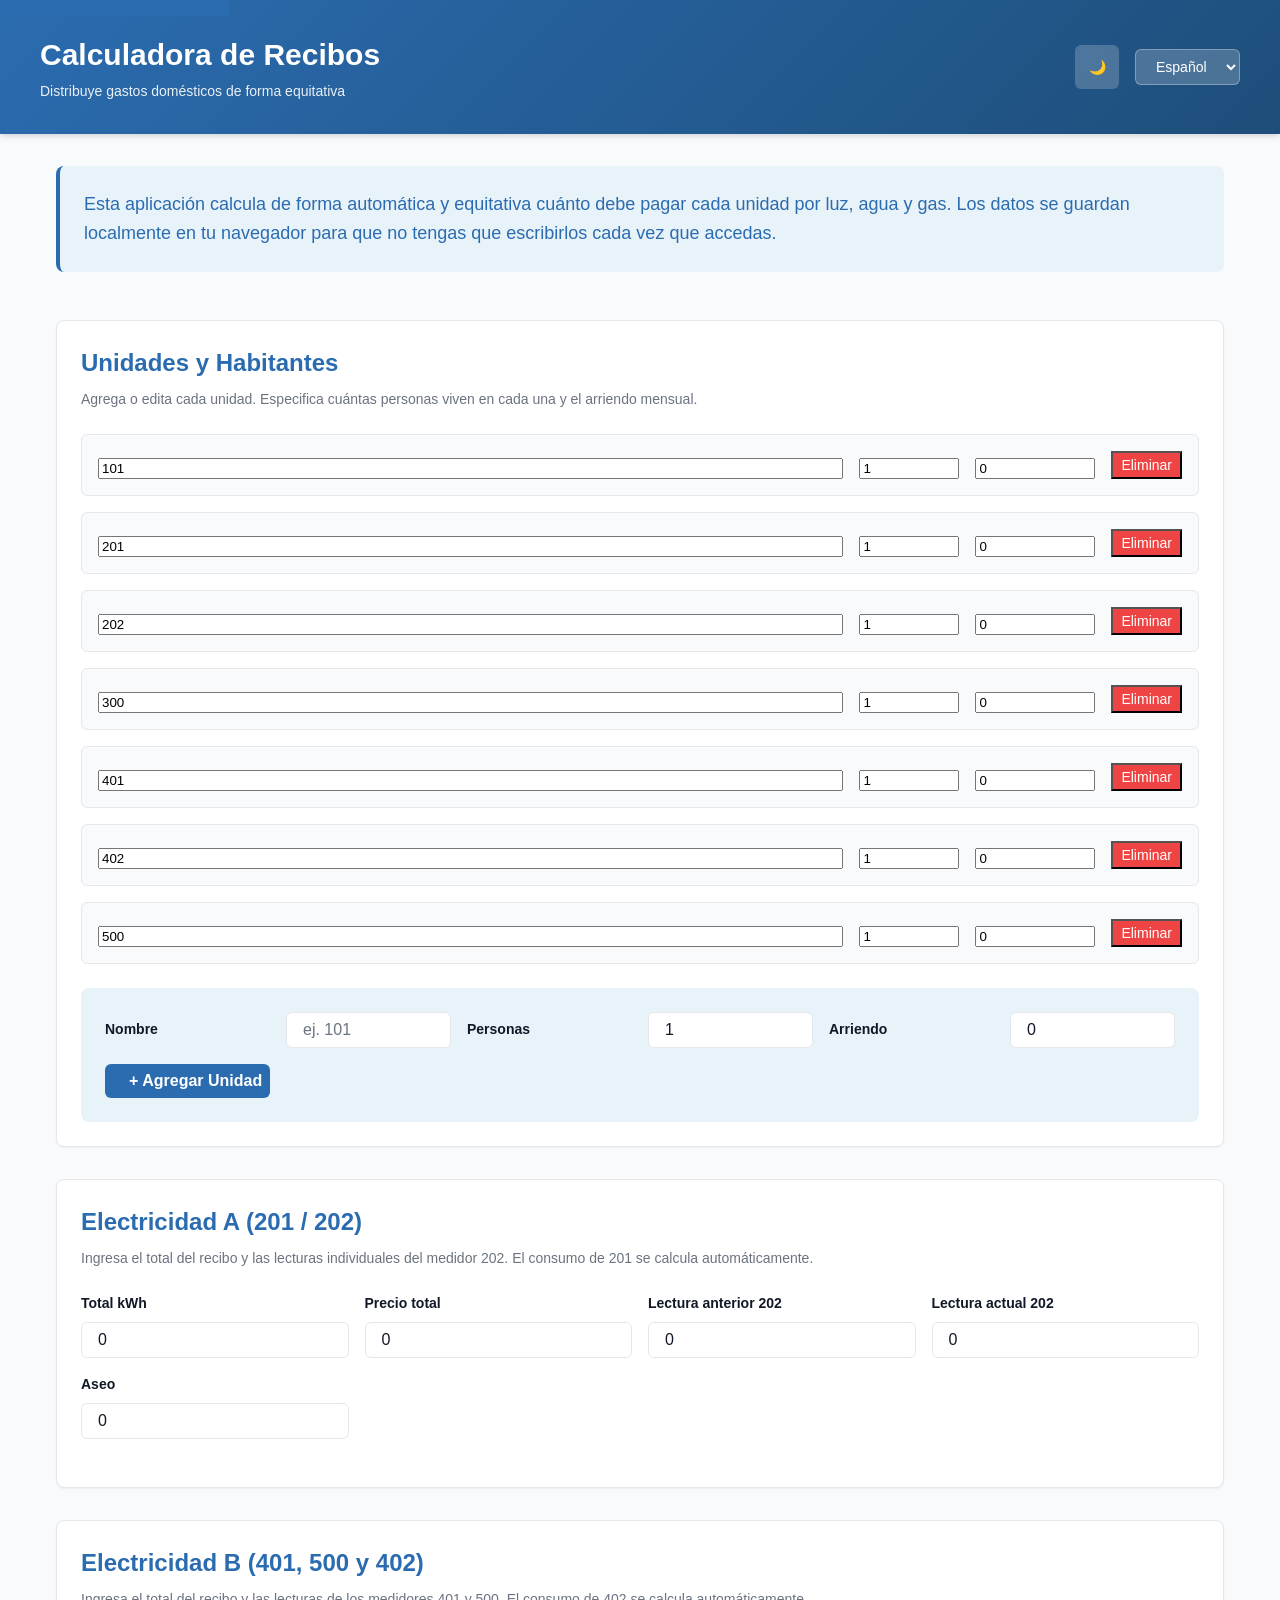
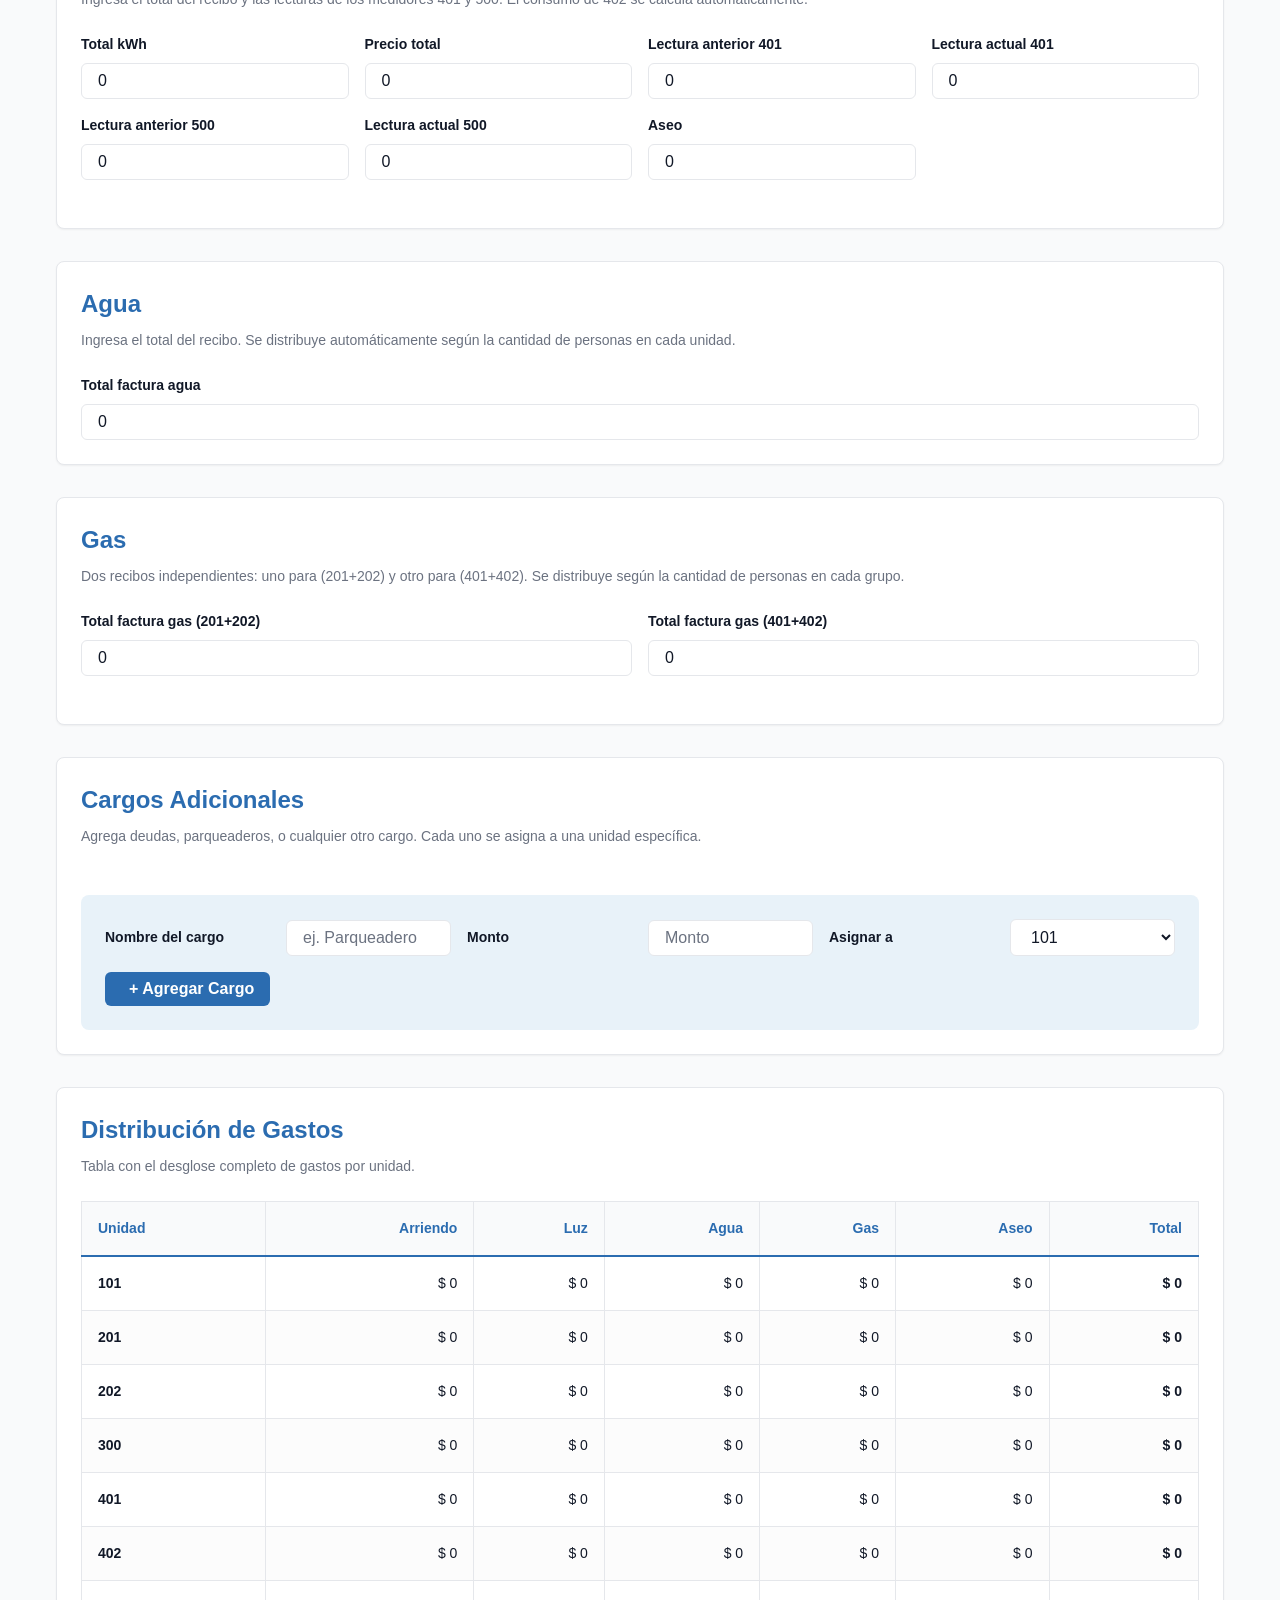
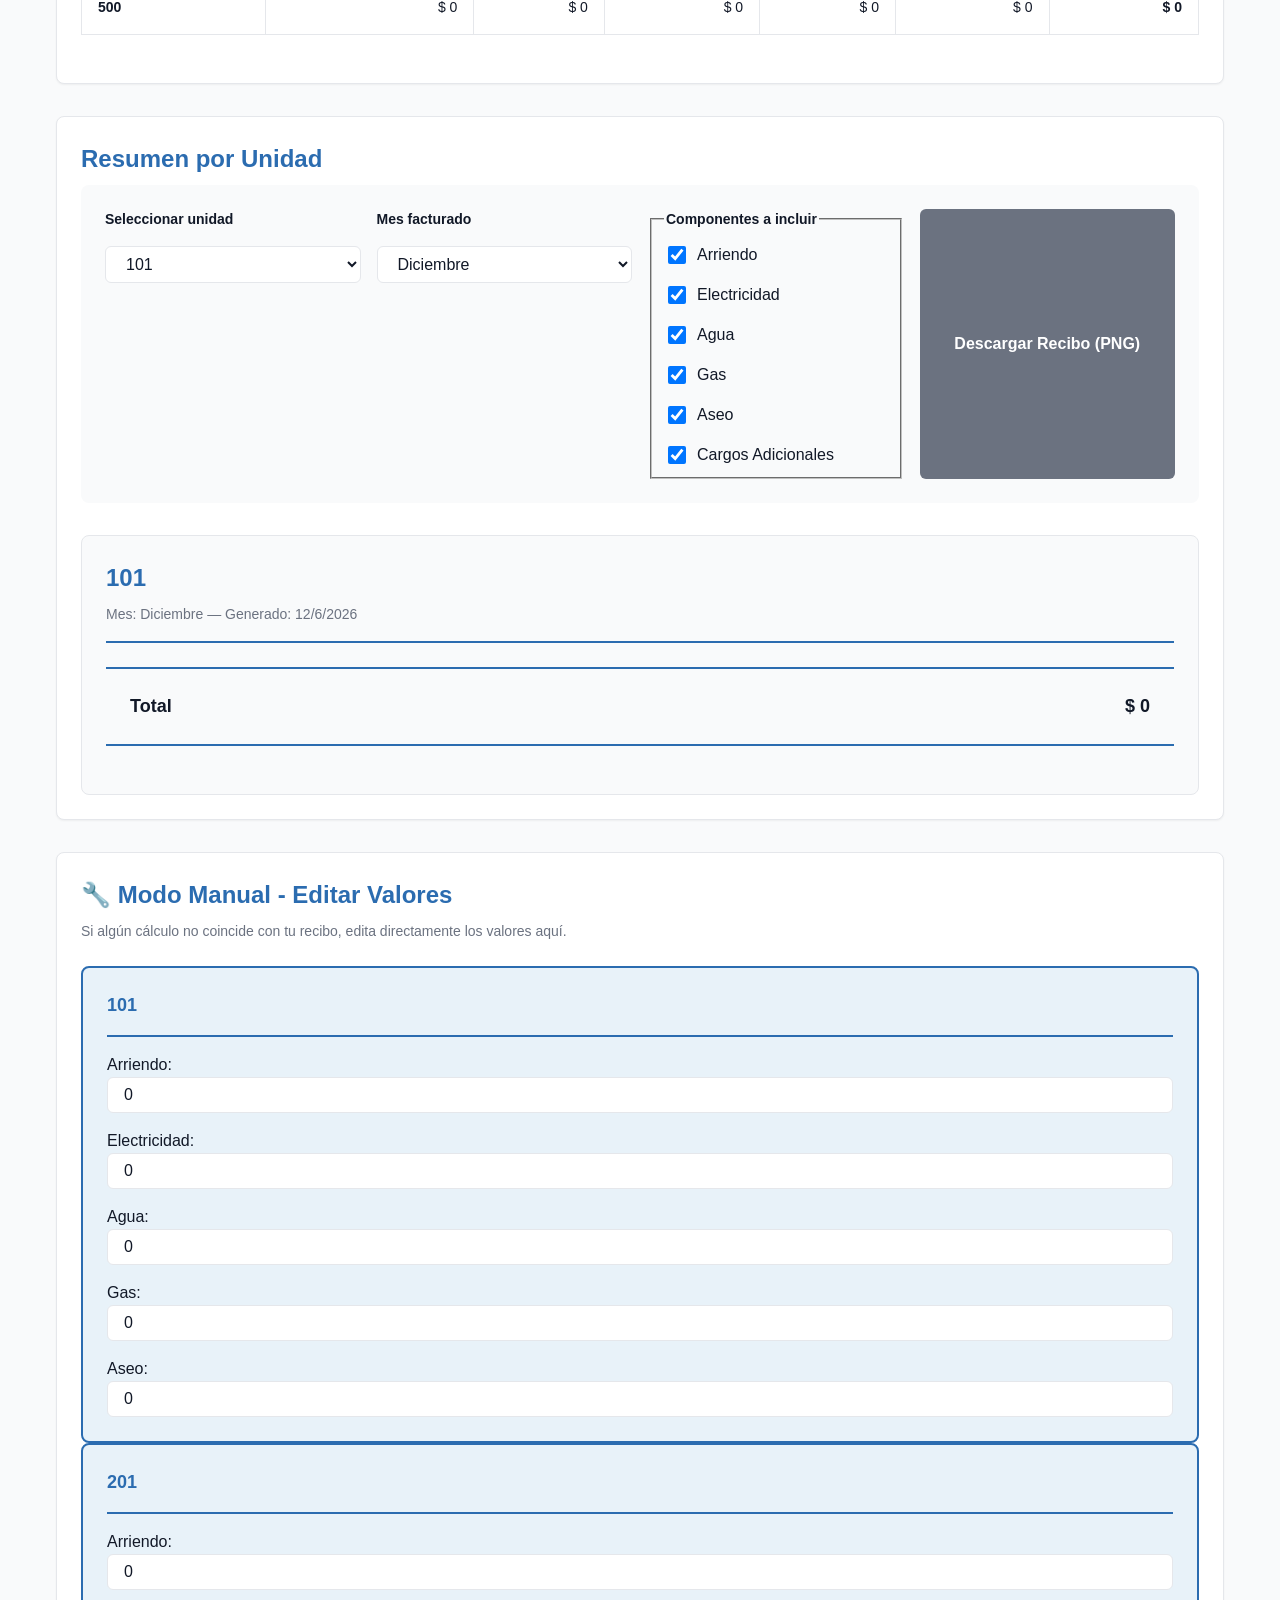
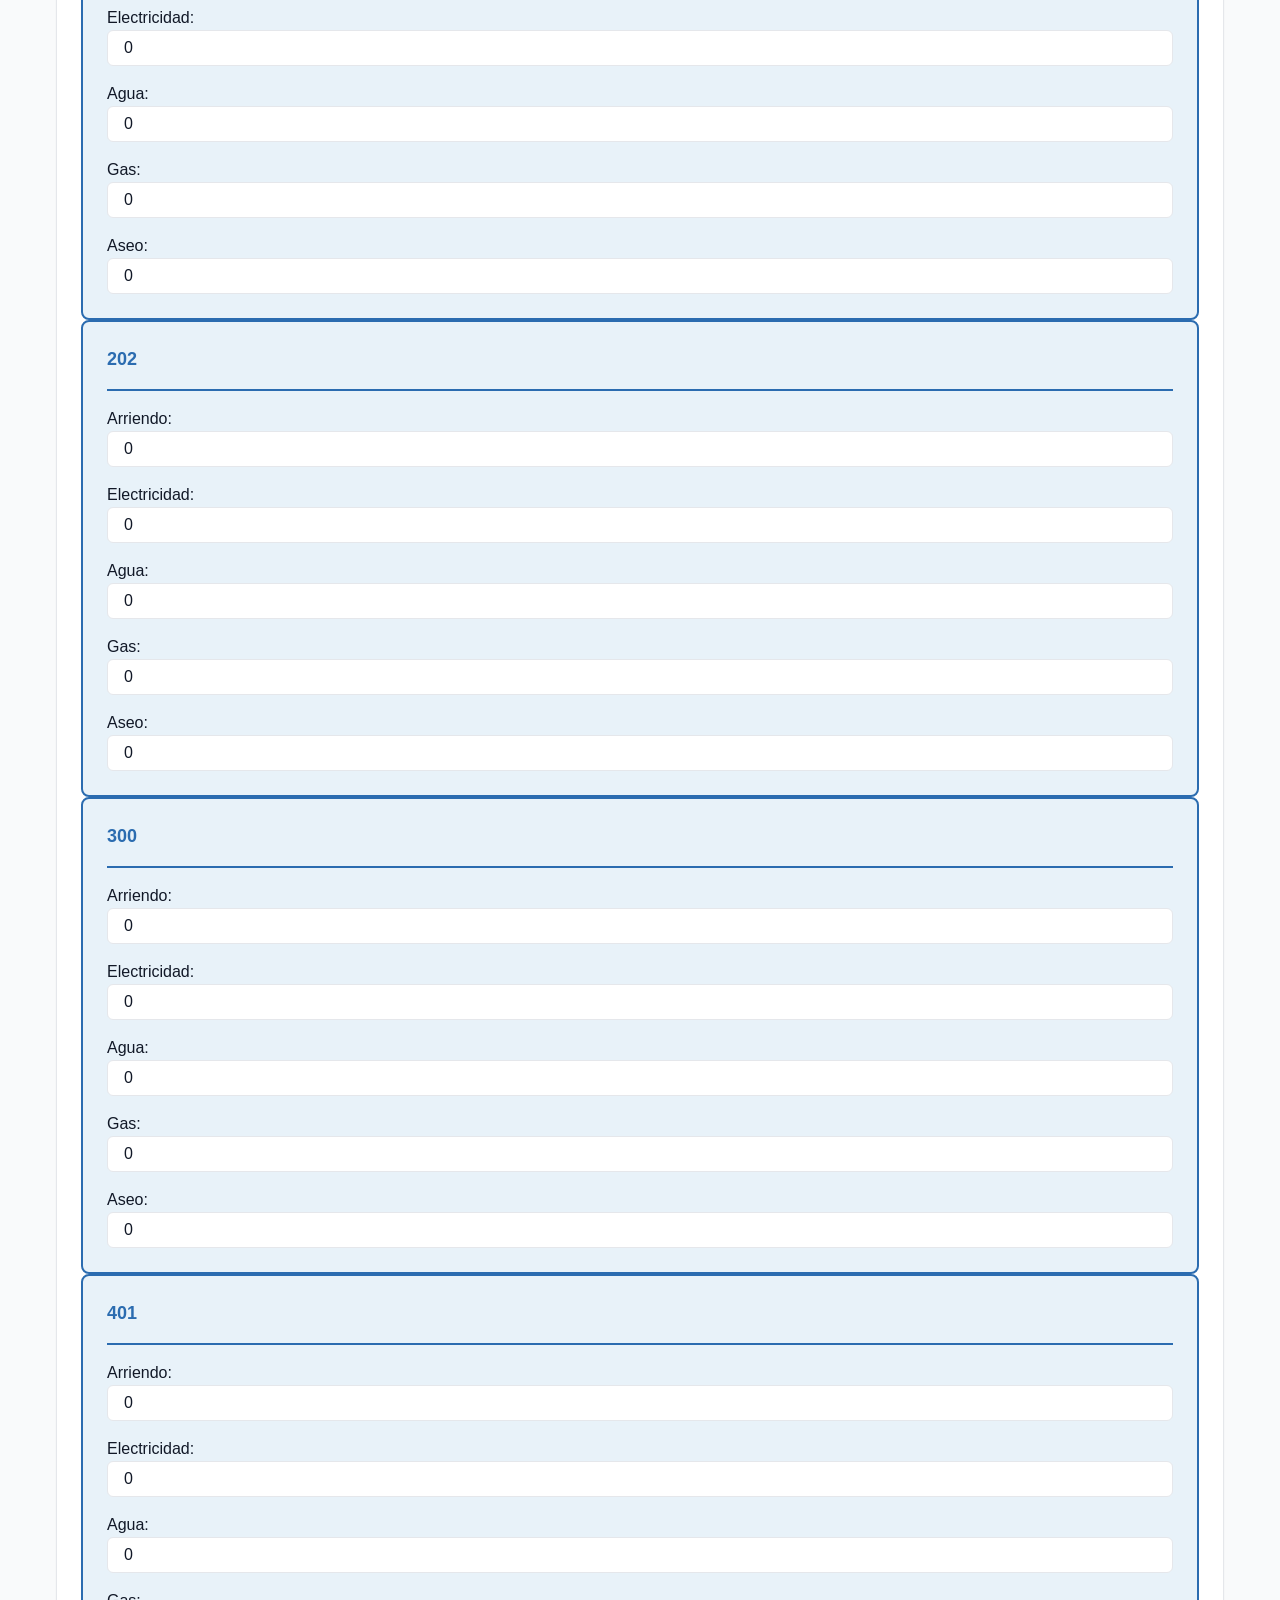
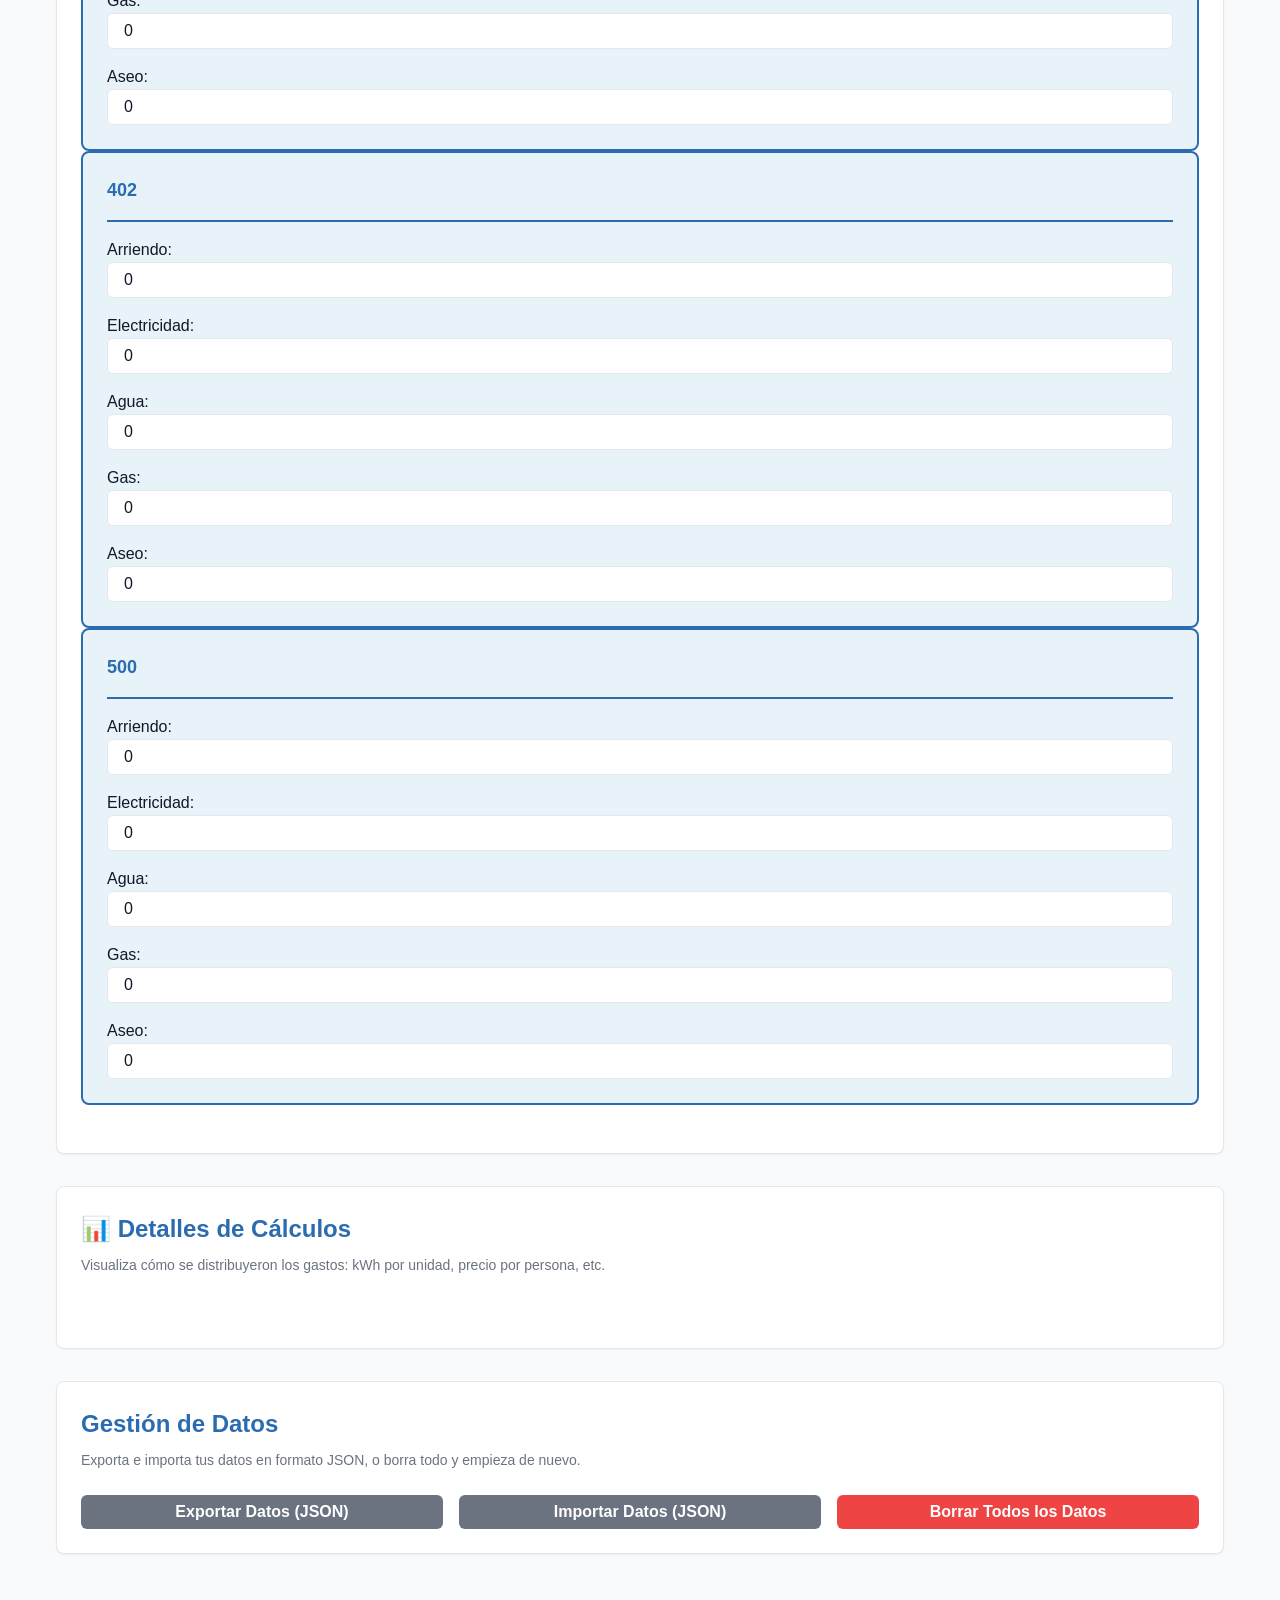
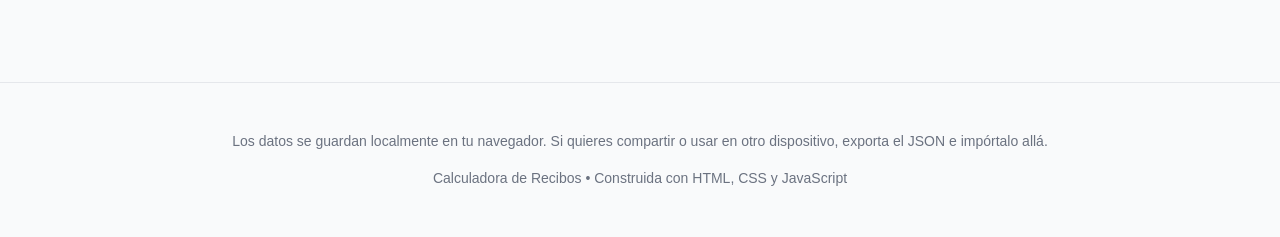
==== src/index.html @ a9018933 "Reorganizar proyecto en carpetas profesionales: /src para código, /docs para documentación" ====
<!DOCTYPE html>
<html lang="es">
<head>
  <!-- Meta tags para configuración básica -->
  <meta charset="utf-8">
  <meta name="viewport" content="width=device-width, initial-scale=1.0">
  <meta name="description" content="Calculadora de recibos de servicios domésticos (luz, agua, gas). Distribuye gastos equitativamente entre unidades.">
  <meta name="theme-color" content="#2b6cb0">
  
  <!-- PWA - Manifest para instalación como app -->
  <link rel="manifest" href="manifest.json">
  
  <!-- PWA - Apple Touch Icon (iOS) -->
  <link rel="apple-touch-icon" href="data:image/svg+xml,<svg xmlns='http://www.w3.org/2000/svg' viewBox='0 0 180 180'><rect fill='%232b6cb0' width='180' height='180'/><text x='90' y='90' font-size='100' fill='white' text-anchor='middle' dominant-baseline='middle' font-weight='bold' font-family='Arial'>R</text></svg>">
  
  <title>Calculadora de Recibos - Luz, Agua y Gas</title>
  
  <!-- Estilos -->
  <link rel="stylesheet" href="style.css">
</head>

<body>
  <!-- Skip to main content para accesibilidad -->
  <a href="#main-content" class="skip-link">Saltar al contenido principal</a>

  <header class="app-header">
    <div class="header-container">
      <div class="header-title">
        <h1>Calculadora de Recibos</h1>
        <p class="subtitle">Distribuye gastos domésticos de forma equitativa</p>
      </div>
      <div class="header-controls">
        <button 
          id="theme-toggle" 
          class="btn btn-small theme-toggle"
          aria-label="Cambiar tema"
          title="Cambiar entre tema claro y oscuro"
        >
          🌙
        </button>
        <label for="language-select" class="sr-only">Selecciona idioma</label>
        <select id="language-select" class="language-selector" aria-label="Selecciona idioma">
          <option value="es">Español</option>
          <option value="en">English</option>
        </select>
      </div>
    </div>
  </header>

  <main id="main-content" class="app-main">

    <!-- Sección introducción -->
    <section class="intro-section">
      <div class="intro-content">
        <p class="intro-text">
          Esta aplicación calcula de forma automática y equitativa cuánto debe pagar cada unidad por 
          luz, agua y gas. Los datos se guardan localmente en tu navegador para que no tengas que 
          escribirlos cada vez que accedas.
        </p>
      </div>
    </section>

    <!-- Sección 1: Gestión de unidades -->
    <section class="panel" id="units-section">
      <h2>Unidades y Habitantes</h2>
      <p class="section-description">
        Agrega o edita cada unidad. Especifica cuántas personas viven en cada una y el arriendo mensual.
      </p>

      <div class="units-container">
        <div id="units-list" class="units-list" role="list"></div>

        <div class="add-unit-form">
          <label for="new-unit-name" class="form-label">Nombre</label>
          <input 
            id="new-unit-name" 
            type="text"
            placeholder="ej. 101"
            aria-label="Nombre de la unidad"
            class="form-input"
          />

          <label for="new-unit-people" class="form-label">Personas</label>
          <input 
            id="new-unit-people" 
            type="number"
            min="0"
            value="1"
            aria-label="Cantidad de personas"
            class="form-input"
          />

          <label for="new-unit-rent" class="form-label">Arriendo</label>
          <input 
            id="new-unit-rent" 
            type="number"
            min="0"
            value="0"
            placeholder="Monto"
            aria-label="Arriendo mensual"
            class="form-input"
          />

          <button id="add-unit-btn" class="btn btn-primary" aria-label="Agregar nueva unidad">
            + Agregar Unidad
          </button>
        </div>
      </div>
    </section>

    <!-- Sección 2: Electricidad A (201 / 202) -->
    <section class="panel" id="electricity-a-section">
      <h2>Electricidad A (201 / 202)</h2>
      <p class="section-description">
        Ingresa el total del recibo y las lecturas individuales del medidor 202. 
        El consumo de 201 se calcula automáticamente.
      </p>

      <div class="form-grid">
        <div class="form-group">
          <label for="ea-total-kwh" class="form-label">Total kWh</label>
          <input 
            id="ea-total-kwh" 
            type="number"
            min="0"
            step="0.01"
            aria-label="Total de kilovatios-hora del recibo A"
            class="form-input"
          />
        </div>

        <div class="form-group">
          <label for="ea-total-price" class="form-label">Precio total</label>
          <input 
            id="ea-total-price" 
            type="number"
            min="0"
            step="0.01"
            aria-label="Precio total del recibo A"
            class="form-input"
          />
        </div>

        <div class="form-group">
          <label for="ea-prev-202" class="form-label">Lectura anterior 202</label>
          <input 
            id="ea-prev-202" 
            type="number"
            min="0"
            step="0.01"
            aria-label="Lectura anterior del medidor 202"
            class="form-input"
          />
        </div>

        <div class="form-group">
          <label for="ea-curr-202" class="form-label">Lectura actual 202</label>
          <input 
            id="ea-curr-202" 
            type="number"
            min="0"
            step="0.01"
            aria-label="Lectura actual del medidor 202"
            class="form-input"
          />
        </div>

        <div class="form-group">
          <label for="ea-cleaning" class="form-label">Aseo</label>
          <input 
            id="ea-cleaning" 
            type="number"
            min="0"
            step="0.01"
            placeholder="Monto aseo"
            aria-label="Cargo de aseo recibo A"
            class="form-input"
          />
        </div>
      </div>
    </section>

    <!-- Sección 3: Electricidad B (401, 500 y 402) -->
    <section class="panel" id="electricity-b-section">
      <h2>Electricidad B (401, 500 y 402)</h2>
      <p class="section-description">
        Ingresa el total del recibo y las lecturas de los medidores 401 y 500. 
        El consumo de 402 se calcula automáticamente.
      </p>

      <div class="form-grid">
        <div class="form-group">
          <label for="eb-total-kwh" class="form-label">Total kWh</label>
          <input 
            id="eb-total-kwh" 
            type="number"
            min="0"
            step="0.01"
            aria-label="Total de kilovatios-hora del recibo B"
            class="form-input"
          />
        </div>

        <div class="form-group">
          <label for="eb-total-price" class="form-label">Precio total</label>
          <input 
            id="eb-total-price" 
            type="number"
            min="0"
            step="0.01"
            aria-label="Precio total del recibo B"
            class="form-input"
          />
        </div>

        <div class="form-group">
          <label for="eb-prev-401" class="form-label">Lectura anterior 401</label>
          <input 
            id="eb-prev-401" 
            type="number"
            min="0"
            step="0.01"
            aria-label="Lectura anterior del medidor 401"
            class="form-input"
          />
        </div>

        <div class="form-group">
          <label for="eb-curr-401" class="form-label">Lectura actual 401</label>
          <input 
            id="eb-curr-401" 
            type="number"
            min="0"
            step="0.01"
            aria-label="Lectura actual del medidor 401"
            class="form-input"
          />
        </div>

        <div class="form-group">
          <label for="eb-prev-500" class="form-label">Lectura anterior 500</label>
          <input 
            id="eb-prev-500" 
            type="number"
            min="0"
            step="0.01"
            aria-label="Lectura anterior del medidor 500"
            class="form-input"
          />
        </div>

        <div class="form-group">
          <label for="eb-curr-500" class="form-label">Lectura actual 500</label>
          <input 
            id="eb-curr-500" 
            type="number"
            min="0"
            step="0.01"
            aria-label="Lectura actual del medidor 500"
            class="form-input"
          />
        </div>

        <div class="form-group">
          <label for="eb-cleaning" class="form-label">Aseo</label>
          <input 
            id="eb-cleaning" 
            type="number"
            min="0"
            step="0.01"
            placeholder="Monto aseo"
            aria-label="Cargo de aseo recibo B"
            class="form-input"
          />
        </div>
      </div>
    </section>

    <!-- Sección 4: Agua -->
    <section class="panel" id="water-section">
      <h2>Agua</h2>
      <p class="section-description">
        Ingresa el total del recibo. Se distribuye automáticamente según la cantidad de personas en cada unidad.
      </p>

      <div class="form-group">
        <label for="water-total-price" class="form-label">Total factura agua</label>
        <input 
          id="water-total-price" 
          type="number"
          min="0"
          step="0.01"
          aria-label="Total factura de agua"
          class="form-input"
        />
      </div>
    </section>

    <!-- Sección 5: Gas -->
    <section class="panel" id="gas-section">
      <h2>Gas</h2>
      <p class="section-description">
        Dos recibos independientes: uno para (201+202) y otro para (401+402). 
        Se distribuye según la cantidad de personas en cada grupo.
      </p>

      <div class="form-grid">
        <div class="form-group">
          <label for="gas-group1" class="form-label">Total factura gas (201+202)</label>
          <input 
            id="gas-group1" 
            type="number"
            min="0"
            step="0.01"
            aria-label="Total factura gas grupo 1"
            class="form-input"
          />
        </div>

        <div class="form-group">
          <label for="gas-group2" class="form-label">Total factura gas (401+402)</label>
          <input 
            id="gas-group2" 
            type="number"
            min="0"
            step="0.01"
            aria-label="Total factura gas grupo 2"
            class="form-input"
          />
        </div>
      </div>
    </section>

    <!-- Sección 6: Cargos adicionales -->
    <section class="panel" id="extras-section">
      <h2>Cargos Adicionales</h2>
      <p class="section-description">
        Agrega deudas, parqueaderos, o cualquier otro cargo. Cada uno se asigna a una unidad específica.
      </p>

      <div id="extras-list" class="extras-list" role="list"></div>

      <div class="add-extra-form">
        <label for="extra-name" class="form-label">Nombre del cargo</label>
        <input 
          id="extra-name" 
          type="text"
          placeholder="ej. Parqueadero"
          aria-label="Nombre del cargo adicional"
          class="form-input"
        />

        <label for="extra-amount" class="form-label">Monto</label>
        <input 
          id="extra-amount" 
          type="number"
          min="0"
          step="0.01"
          placeholder="Monto"
          aria-label="Monto del cargo"
          class="form-input"
        />

        <label for="extra-unit-select" class="form-label">Asignar a</label>
        <select 
          id="extra-unit-select" 
          aria-label="Unidad a la que asignar el cargo"
          class="form-input"
        ></select>

        <button id="add-extra-btn" class="btn btn-primary" aria-label="Agregar cargo adicional">
          + Agregar Cargo
        </button>
      </div>
    </section>

    <!-- Sección 7: Resultados -->
    <section class="panel" id="results-section">
      <h2>Distribución de Gastos</h2>
      <p class="section-description">
        Tabla con el desglose completo de gastos por unidad.
      </p>
      <div id="results" class="results-container" role="region" aria-live="polite"></div>
    </section>

    <!-- Sección 8: Resumen y Recibos -->
    <section class="panel" id="summary-section">
      <h2>Resumen por Unidad</h2>

      <div class="summary-controls">
        <div class="control-group">
          <label for="unit-summary-select" class="form-label">Seleccionar unidad</label>
          <select id="unit-summary-select" class="form-input" aria-label="Selecciona unidad para ver detalle"></select>
        </div>

        <div class="control-group">
          <label for="summary-month-select" class="form-label">Mes facturado</label>
          <select id="summary-month-select" class="form-input" aria-label="Mes del recibo"></select>
        </div>

        <fieldset class="control-group checkboxes">
          <legend class="form-label">Componentes a incluir</legend>
          <label class="checkbox-label">
            <input type="checkbox" id="include-rent" checked aria-label="Incluir arriendo">
            Arriendo
          </label>
          <label class="checkbox-label">
            <input type="checkbox" id="include-electricity" checked aria-label="Incluir electricidad">
            Electricidad
          </label>
          <label class="checkbox-label">
            <input type="checkbox" id="include-water" checked aria-label="Incluir agua">
            Agua
          </label>
          <label class="checkbox-label">
            <input type="checkbox" id="include-gas" checked aria-label="Incluir gas">
            Gas
          </label>
          <label class="checkbox-label">
            <input type="checkbox" id="include-cleaning" checked aria-label="Incluir aseo">
            Aseo
          </label>
          <label class="checkbox-label">
            <input type="checkbox" id="include-extras" checked aria-label="Incluir cargos adicionales">
            Cargos Adicionales
          </label>
        </fieldset>

        <button id="generate-receipt-img" class="btn btn-secondary" aria-label="Generar recibo como imagen PNG">
          Descargar Recibo (PNG)
        </button>
      </div>

      <div id="unit-summary-card" class="summary-card" role="region" aria-live="polite"></div>
    </section>

    <!-- Sección 9: Modo Manual -->
    <section class="panel" id="manual-section">
      <h2>🔧 Modo Manual - Editar Valores</h2>
      <p class="section-description">
        Si algún cálculo no coincide con tu recibo, edita directamente los valores aquí.
      </p>
      <div id="manual-mode-container" class="manual-mode-container" role="region" aria-live="polite"></div>
    </section>

    <!-- Sección 10: Detalles de Cálculos -->
    <section class="panel" id="details-section">
      <h2>📊 Detalles de Cálculos</h2>
      <p class="section-description">
        Visualiza cómo se distribuyeron los gastos: kWh por unidad, precio por persona, etc.
      </p>
      <div id="calculation-details-container" class="calculation-details-container" role="region" aria-live="polite"></div>
    </section>

    <!-- Sección 11: Acciones globales -->
    <section class="panel" id="actions-section">
      <h2>Gestión de Datos</h2>
      <p class="section-description">
        Exporta e importa tus datos en formato JSON, o borra todo y empieza de nuevo.
      </p>

      <div class="actions-buttons">
        <button id="export-btn" class="btn btn-secondary" aria-label="Exportar datos como archivo JSON">
          Exportar Datos (JSON)
        </button>

        <button id="import-btn" class="btn btn-secondary" aria-label="Importar datos desde archivo JSON">
          Importar Datos (JSON)
        </button>

        <button id="reset-btn" class="btn btn-danger" aria-label="Borrar todos los datos guardados">
          Borrar Todos los Datos
        </button>

        <!-- Input hidden para importar archivos -->
        <input 
          id="import-file" 
          type="file" 
          accept="application/json" 
          style="display:none"
          aria-label="Selecciona archivo JSON para importar"
        />
      </div>
    </section>

  </main>

  <footer class="app-footer">
    <p class="footer-text">
      Los datos se guardan localmente en tu navegador. Si quieres compartir o usar en otro dispositivo, 
      exporta el JSON e impórtalo allá.
    </p>
    <p class="footer-credit">
      Calculadora de Recibos • Construida con HTML, CSS y JavaScript
    </p>
  </footer>

  <!-- Scripts externos (en orden de dependencia) -->
  <script src="https://html2canvas.hertzen.com/dist/html2canvas.min.js"></script>

  <!-- Scripts modulares de la aplicación (en orden de dependencia) -->
  <script src="modules/i18n.js"></script>
  <script src="modules/storage.js"></script>
  <script src="modules/calculator.js"></script>
  <script src="modules/ui.js"></script>

  <!-- Script principal que orquesta todo -->
  <script src="app.js"></script>

  <!-- PWA - Registro de Service Worker para funcionalidad offline -->
  <script>
    /**
     * REGISTRAR SERVICE WORKER
     * 
     * QUÉ HACE:
     * 1. Verifica que el navegador soporta Service Workers
     * 2. Registra 'service-worker.js'
     * 3. Si hay nuevo SW disponible, notifica al usuario
     * 
     * RESULTADO:
     * - App funciona offline
     * - Datos se cachean automáticamente
     * - Actualizaciones se descargan en background
     */
    
    if ('serviceWorker' in navigator) {
      // Esperar a que el DOM esté listo
      window.addEventListener('load', () => {
        navigator.serviceWorker.register('./service-worker.js', {
          scope: './'
        })
          .then((registration) => {
            console.log('✅ PWA: Service Worker registrado exitosamente');
            console.log('📍 Scope:', registration.scope);
            
            // Escuchar por nuevas versiones del Service Worker
            registration.addEventListener('updatefound', () => {
              const newWorker = registration.installing;
              console.log('🔄 Nueva versión disponible, descargando...');
              
              newWorker.addEventListener('statechange', () => {
                if (newWorker.state === 'activated') {
                  console.log('✅ Nueva versión lista. Recarga para actualizar.');
                  // Opcional: notificar al usuario que hay actualización
                }
              });
            });
          })
          .catch((error) => {
            console.error('❌ Error registrando Service Worker:', error);
          });
      });
    } else {
      console.warn('⚠️ Service Worker no soportado en este navegador');
    }
  </script>
</body>
</html>
---- src/style.css ----
/**
 * style.css - Estilos de la aplicación de calculadora de recibos
 * ================================================================
 * 
 * ARQUITECTURA CSS:
 * 1. Variables CSS (tokens de diseño)
 * 2. Reset y estilos base
 * 3. Layout y componentes
 * 4. Responsive design
 * 5. Accesibilidad
 * 
 * FILOSOFÍA:
 * - Mobile-first: estilos base para móvil, mejoras para desktop
 * - Tokens de diseño: colores, espacios, tipografía centralizados
 * - Componentes reutilizables: .btn, .form-input, .panel, etc.
 * - Accesibilidad: contraste, focus states, navegación por teclado
 */

/* ============================================================
   VARIABLES CSS - Define tokens de diseño reutilizables
   ============================================================ */

:root {
  /* Colores */
  --color-primary: #2b6cb0;           /* Azul principal */
  --color-primary-dark: #1e4e7a;      /* Azul oscuro (hover) */
  --color-primary-light: #e8f2f9;     /* Azul muy claro (fondo) */
  
  --color-secondary: #6b7280;         /* Gris para textos secundarios */
  --color-success: #10b981;           /* Verde para acciones positivas */
  --color-danger: #ef4444;            /* Rojo para acciones destructivas */
  --color-warning: #f59e0b;           /* Ámbar para advertencias */
  
  --color-bg: #f9fafb;                /* Fondo general */
  --color-surface: #ffffff;           /* Superficies (cards, panels) */
  --color-border: #e5e7eb;            /* Bordes de inputs y elementos */
  --color-text: #111827;              /* Texto principal */
  --color-text-muted: #6b7280;        /* Texto secundario */
  
  /* Espaciado (escala 8px) */
  --space-xs: 0.25rem;    /* 4px */
  --space-sm: 0.5rem;     /* 8px */
  --space-md: 1rem;       /* 16px */
  --space-lg: 1.5rem;     /* 24px */
  --space-xl: 2rem;       /* 32px */
  --space-2xl: 3rem;      /* 48px */
  
  /* Tipografía */
  --font-family: -apple-system, BlinkMacSystemFont, 'Segoe UI', Roboto, 'Helvetica Neue', Arial, sans-serif;
  --font-size-sm: 0.875rem;   /* 14px */
  --font-size-base: 1rem;     /* 16px */
  --font-size-lg: 1.125rem;   /* 18px */
  --font-size-xl: 1.25rem;    /* 20px */
  --font-size-2xl: 1.5rem;    /* 24px */
  --font-size-3xl: 1.875rem;  /* 30px */
  --font-weight-normal: 400;
  --font-weight-medium: 500;
  --font-weight-semibold: 600;
  --font-weight-bold: 700;
  
  /* Radios de borde */
  --radius-sm: 4px;
  --radius-md: 6px;
  --radius-lg: 8px;
  --radius-xl: 12px;
  
  /* Sombras */
  --shadow-sm: 0 1px 2px 0 rgba(0, 0, 0, 0.05);
  --shadow-md: 0 4px 6px -1px rgba(0, 0, 0, 0.1), 0 2px 4px -1px rgba(0, 0, 0, 0.06);
  --shadow-lg: 0 10px 15px -3px rgba(0, 0, 0, 0.1), 0 4px 6px -2px rgba(0, 0, 0, 0.05);
  
  /* Transiciones */
  --transition-fast: 150ms ease-in-out;
  --transition-base: 200ms ease-in-out;
  --transition-slow: 300ms ease-in-out;
}

* {
  box-sizing: border-box;
}

html {
  -webkit-font-smoothing: antialiased;
  -moz-osx-font-smoothing: grayscale;
  scroll-behavior: smooth;
}

body {
  margin: 0;
  padding: 0;
  font-family: var(--font-family);
  font-size: var(--font-size-base);
  color: var(--color-text);
  background-color: var(--color-bg);
  line-height: 1.5;
}

.skip-link {
  position: absolute;
  top: -40px;
  left: 0;
  background: var(--color-primary);
  color: white;
  padding: var(--space-md);
  text-decoration: none;
  z-index: 100;
}

.skip-link:focus {
  top: 0;
}

.sr-only {
  position: absolute;
  width: 1px;
  height: 1px;
  padding: 0;
  margin: -1px;
  overflow: hidden;
  clip: rect(0, 0, 0, 0);
  white-space: nowrap;
  border-width: 0;
}

:focus-visible {
  outline: 2px solid var(--color-primary);
  outline-offset: 2px;
}

.app-header {
  background: linear-gradient(135deg, var(--color-primary) 0%, var(--color-primary-dark) 100%);
  color: white;
  padding: var(--space-xl) var(--space-md);
  box-shadow: var(--shadow-md);
  margin-bottom: var(--space-xl);
}

.header-container {
  max-width: 1200px;
  margin: 0 auto;
  display: flex;
  justify-content: space-between;
  align-items: center;
  gap: var(--space-xl);
}

.header-title h1 {
  margin: 0 0 var(--space-xs) 0;
  font-size: var(--font-size-3xl);
  font-weight: var(--font-weight-bold);
}

.header-title .subtitle {
  margin: 0;
  font-size: var(--font-size-sm);
  opacity: 0.9;
}

.language-selector {
  background: rgba(255, 255, 255, 0.2);
  color: white;
  border: 1px solid rgba(255, 255, 255, 0.3);
  padding: var(--space-sm) var(--space-md);
  border-radius: var(--radius-md);
  font-size: var(--font-size-sm);
  cursor: pointer;
  transition: background-color var(--transition-base);
}

.language-selector:hover,
.language-selector:focus {
  background-color: rgba(255, 255, 255, 0.3);
  outline: none;
}

/* ===== THEME TOGGLE BUTTON ===== */
.theme-toggle {
  background: rgba(255, 255, 255, 0.2);
  color: white;
  border: 1px solid rgba(255, 255, 255, 0.3);
  padding: var(--space-sm) var(--space-md);
  font-size: var(--font-size-lg);
  cursor: pointer;
  border-radius: var(--radius-md);
  transition: all var(--transition-base);
  display: flex;
  align-items: center;
  justify-content: center;
  min-width: 44px;
  min-height: 44px;
}

.theme-toggle:hover {
  background-color: rgba(255, 255, 255, 0.3);
  transform: scale(1.1);
}

.theme-toggle:active {
  transform: scale(0.95);
}

.theme-toggle:focus-visible {
  outline: 2px solid white;
  outline-offset: 2px;
}

/* Estilos para header controls (flexbox) */
.header-controls {
  display: flex;
  gap: var(--space-md);
  align-items: center;
}
.language-selector:focus {
  background: rgba(255, 255, 255, 0.3);
}

.language-selector option {
  background: var(--color-surface);
  color: var(--color-text);
}

.app-main {
  max-width: 1200px;
  margin: 0 auto;
  padding: 0 var(--space-md) var(--space-2xl) var(--space-md);
}

.intro-section {
  margin-bottom: var(--space-2xl);
  padding: var(--space-lg);
  background: var(--color-primary-light);
  border-left: 4px solid var(--color-primary);
  border-radius: var(--radius-lg);
}

.intro-text {
  margin: 0;
  color: var(--color-primary);
  font-size: var(--font-size-lg);
  line-height: 1.6;
}

.panel {
  background: var(--color-surface);
  padding: var(--space-lg);
  border-radius: var(--radius-lg);
  margin-bottom: var(--space-xl);
  box-shadow: var(--shadow-sm);
  border: 1px solid var(--color-border);
}

.panel h2 {
  margin: 0 0 var(--space-sm) 0;
  font-size: var(--font-size-2xl);
  color: var(--color-primary);
}

.section-description {
  margin: var(--space-sm) 0 var(--space-lg) 0;
  color: var(--color-text-muted);
  font-size: var(--font-size-sm);
}

.form-grid {
  display: grid;
  grid-template-columns: repeat(auto-fit, minmax(250px, 1fr));
  gap: var(--space-md);
  margin-bottom: var(--space-lg);
}

.form-group {
  display: flex;
  flex-direction: column;
}

.form-label {
  font-weight: var(--font-weight-semibold);
  margin-bottom: var(--space-sm);
  font-size: var(--font-size-sm);
  color: var(--color-text);
}

.form-input {
  padding: var(--space-sm) var(--space-md);
  border: 1px solid var(--color-border);
  border-radius: var(--radius-md);
  font-family: var(--font-family);
  font-size: var(--font-size-base);
  transition: all var(--transition-base);
  background-color: var(--color-surface);
  color: var(--color-text);
}

.form-input:hover {
  border-color: var(--color-primary);
}

.form-input:focus {
  border-color: var(--color-primary);
  background-color: var(--color-primary-light);
}

.form-input::placeholder {
  color: var(--color-text-muted);
}

.btn {
  padding: var(--space-sm) var(--space-lg);
  border: none;
  border-radius: var(--radius-md);
  font-weight: var(--font-weight-semibold);
  font-size: var(--font-size-base);
  cursor: pointer;
  transition: all var(--transition-base);
  text-align: center;
  text-decoration: none;
  display: inline-block;
  white-space: nowrap;
}

.btn:hover {
  transform: translateY(-1px);
  box-shadow: var(--shadow-md);
}

.btn:active {
  transform: translateY(0);
}

.btn:disabled {
  opacity: 0.6;
  cursor: not-allowed;
  transform: none;
}

.btn-primary {
  background-color: var(--color-primary);
  color: white;
}

.btn-primary:hover {
  background-color: var(--color-primary-dark);
}

.btn-secondary {
  background-color: var(--color-secondary);
  color: white;
}

.btn-secondary:hover {
  background-color: #4b5563;
}

.btn-danger {
  background-color: var(--color-danger);
  color: white;
}

.btn-danger:hover {
  background-color: #dc2626;
}

.btn-small {
  padding: 0.25rem 0.5rem;
  font-size: var(--font-size-sm);
}

.btn-tiny {
  padding: 0.125rem 0.25rem;
  font-size: var(--font-size-sm);
}

.units-container {
  display: flex;
  flex-direction: column;
  gap: var(--space-lg);
}

.units-list {
  display: flex;
  flex-direction: column;
  gap: var(--space-md);
}

.unit-row {
  display: grid;
  grid-template-columns: 1fr 100px 120px auto;
  gap: var(--space-md);
  align-items: end;
  padding: var(--space-md);
  background: var(--color-bg);
  border: 1px solid var(--color-border);
  border-radius: var(--radius-md);
  transition: all var(--transition-base);
}

.unit-row:hover {
  border-color: var(--color-primary);
  box-shadow: var(--shadow-sm);
}

.add-unit-form,
.add-extra-form {
  display: grid;
  grid-template-columns: repeat(auto-fit, minmax(150px, 1fr));
  gap: var(--space-md);
  align-items: end;
  padding: var(--space-lg);
  background: var(--color-primary-light);
  border-radius: var(--radius-lg);
}

.extras-list {
  display: flex;
  flex-direction: column;
  gap: var(--space-md);
  margin-bottom: var(--space-lg);
  max-height: 300px;
  overflow-y: auto;
  padding-right: var(--space-sm);
}

.extra-row {
  display: flex;
  align-items: center;
  gap: var(--space-md);
  padding: var(--space-md);
  background: var(--color-bg);
  border: 1px solid var(--color-border);
  border-radius: var(--radius-md);
  justify-content: space-between;
}

.extra-row > div {
  flex: 1;
}

.text-muted {
  color: var(--color-text-muted);
  font-size: var(--font-size-sm);
}

.summary-controls {
  display: grid;
  grid-template-columns: repeat(auto-fit, minmax(200px, 1fr));
  gap: var(--space-md);
  margin-bottom: var(--space-lg);
  padding: var(--space-lg);
  background: var(--color-bg);
  border-radius: var(--radius-lg);
}

.control-group {
  display: flex;
  flex-direction: column;
  gap: var(--space-sm);
}

.control-group.checkboxes {
  display: grid;
  grid-template-columns: repeat(auto-fit, minmax(150px, 1fr));
  gap: var(--space-md);
}

.checkbox-label {
  display: flex;
  align-items: center;
  gap: var(--space-sm);
  cursor: pointer;
  font-weight: var(--font-weight-normal);
}

.checkbox-label input[type="checkbox"] {
  cursor: pointer;
  width: 18px;
  height: 18px;
}

.summary-card {
  margin-top: var(--space-xl);
  padding: var(--space-lg);
  background: var(--color-bg);
  border-radius: var(--radius-lg);
  border: 1px solid var(--color-border);
}

.summary-panel {
  margin-bottom: var(--space-lg);
}

.summary-header {
  margin-bottom: var(--space-lg);
  border-bottom: 2px solid var(--color-primary);
  padding-bottom: var(--space-md);
}

.summary-header h3 {
  margin: 0 0 var(--space-sm) 0;
  font-size: var(--font-size-2xl);
  color: var(--color-primary);
}

.summary-table {
  width: 100%;
  border-collapse: collapse;
}

.summary-table td {
  padding: var(--space-md) var(--space-lg);
  border-bottom: 1px dashed var(--color-border);
  text-align: left;
}

.summary-table td:last-child {
  text-align: right;
  font-weight: var(--font-weight-semibold);
}

.summary-table .summary-total td {
  border-top: 2px solid var(--color-primary);
  border-bottom: 2px solid var(--color-primary);
  padding-top: var(--space-lg);
  padding-bottom: var(--space-lg);
  font-weight: var(--font-weight-bold);
  font-size: var(--font-size-lg);
}

.extra-item td {
  background: var(--color-primary-light);
}

.results-container {
  overflow-x: auto;
  margin: var(--space-lg) 0;
}

.results-table {
  width: 100%;
  border-collapse: collapse;
  min-width: 800px;
  font-size: var(--font-size-sm);
}

.results-table thead {
  background: var(--color-bg);
  position: sticky;
  top: 0;
}

.results-table th,
.results-table td {
  padding: var(--space-md);
  text-align: right;
  border: 1px solid var(--color-border);
}

.results-table th {
  font-weight: var(--font-weight-bold);
  color: var(--color-primary);
  border-bottom: 2px solid var(--color-primary);
}

.results-table th:first-child,
.results-table td:first-child {
  text-align: left;
}

.results-table tbody tr:hover {
  background: var(--color-primary-light);
}

.results-table tbody tr:nth-child(even) {
  background: rgba(0, 0, 0, 0.01);
}

.actions-buttons {
  display: flex;
  flex-wrap: wrap;
  gap: var(--space-md);
}

.actions-buttons .btn {
  flex: 1;
  min-width: 150px;
}

.app-footer {
  margin-top: var(--space-2xl);
  padding: var(--space-xl) var(--space-md);
  background: var(--color-bg);
  border-top: 1px solid var(--color-border);
  text-align: center;
}

.footer-text,
.footer-credit {
  margin: var(--space-md) 0;
  font-size: var(--font-size-sm);
  color: var(--color-text-muted);
}

.text-left {
  text-align: left;
}

.text-center {
  text-align: center;
}

.text-right {
  text-align: right;
}

.text-small {
  font-size: var(--font-size-sm);
}

.text-info {
  color: var(--color-primary);
}

@media (max-width: 768px) {
  .app-header {
    padding: var(--space-lg) var(--space-md);
  }

  .header-container {
    flex-direction: column;
    gap: var(--space-md);
    align-items: flex-start;
  }

  .header-title h1 {
    font-size: var(--font-size-2xl);
  }

  .form-grid {
    grid-template-columns: 1fr;
  }

  .unit-row {
    grid-template-columns: 1fr;
  }

  .add-unit-form,
  .add-extra-form {
    grid-template-columns: 1fr;
  }

  .summary-controls {
    grid-template-columns: 1fr;
  }

  .results-table {
    font-size: 0.75rem;
  }

  .results-table th,
  .results-table td {
    padding: var(--space-sm);
  }
}

@media (max-width: 480px) {
  :root {
    --space-lg: 1rem;
    --space-xl: 1.5rem;
  }

  .app-main {
    padding: 0 var(--space-sm) var(--space-lg) var(--space-sm);
  }

  .app-header {
    padding: var(--space-md);
    margin-bottom: var(--space-lg);
  }

  .header-title h1 {
    font-size: var(--font-size-xl);
  }

  .header-title .subtitle {
    font-size: 0.75rem;
  }

  .panel {
    padding: var(--space-md);
    margin-bottom: var(--space-lg);
  }

  .form-label {
    font-size: 0.75rem;
  }

  .btn {
    padding: var(--space-sm) var(--space-md);
    font-size: var(--font-size-sm);
    width: 100%;
  }

  .actions-buttons {
    flex-direction: column;
  }

  .actions-buttons .btn {
    width: 100%;
  }

  .results-table {
    font-size: 0.7rem;
  }

  .results-table th,
  .results-table td {
    padding: 4px;
  }
}

@media (prefers-reduced-motion: reduce) {
  * {
    animation-duration: 0.01ms !important;
    animation-iteration-count: 1 !important;
    transition-duration: 0.01ms !important;
    scroll-behavior: auto !important;
  }
}

/* ============================================================
   DARK MODE - Tema oscuro automático
   ============================================================
   
   Se activa automáticamente cuando:
   - Usuario tiene "Dark Mode" en Windows/Mac
   - Usuario selecciona tema oscuro en navegador
   
   También permite toggle manual con localStorage
*/

@media (prefers-color-scheme: dark) {
  :root {
    /* COLORES - Ajustados para tema oscuro */
    
    /* Fondo y superficies */
    --color-bg: #0f172a;                /* Azul muy oscuro */
    --color-surface: #1e293b;           /* Gris oscuro para cards */
    --color-border: #334155;            /* Borde más visible en oscuro */
    
    /* Texto */
    --color-text: #f1f5f9;              /* Texto claro */
    --color-text-muted: #cbd5e1;        /* Texto secundario más claro */
    
    /* Colores primarios - más claros en dark mode */
    --color-primary: #3b82f6;           /* Azul más brillante */
    --color-primary-dark: #1e40af;      /* Azul más oscuro que primary */
    --color-primary-light: #1e293b;     /* Fondo para elementos primarios */
    
    /* Colores secundarios */
    --color-secondary: #94a3b8;         /* Gris más claro */
    --color-success: #10b981;           /* Verde (sin cambio necesario) */
    --color-danger: #f87171;            /* Rojo más claro */
    --color-warning: #fbbf24;           /* Ámbar más claro */
    
    /* Sombras - más sutiles en dark */
    --shadow-sm: 0 1px 2px 0 rgba(0, 0, 0, 0.3);
    --shadow-md: 0 4px 6px -1px rgba(0, 0, 0, 0.4), 0 2px 4px -1px rgba(0, 0, 0, 0.3);
    --shadow-lg: 0 10px 15px -3px rgba(0, 0, 0, 0.5), 0 4px 6px -2px rgba(0, 0, 0, 0.4);
  }
  
  /* ===== AJUSTES ESPECÍFICOS PARA DARK MODE ===== */
  
  /* Header con gradiente oscuro */
  .app-header {
    background: linear-gradient(135deg, #1e293b 0%, #334155 100%);
    box-shadow: 0 4px 6px rgba(0, 0, 0, 0.3);
  }
  
  /* Inputs y textareas */
  input[type="text"],
  input[type="number"],
  select,
  textarea {
    background-color: var(--color-surface);
    color: var(--color-text);
    border-color: var(--color-border);
  }
  
  input[type="text"]:focus,
  input[type="number"]:focus,
  select:focus,
  textarea:focus {
    background-color: #2d3748;
    border-color: var(--color-primary);
    box-shadow: 0 0 0 3px rgba(59, 130, 246, 0.1);
  }
  
  /* Tablas */
  .results-table {
    background-color: var(--color-surface);
    color: var(--color-text);
  }
  
  .results-table thead {
    background-color: #2d3748;
    color: var(--color-text);
  }
  
  .results-table tbody tr {
    border-color: var(--color-border);
  }
  
  .results-table tbody tr:hover {
    background-color: #2d3748;
  }
  
  /* Panels y cards */
  .panel,
  .unit-row,
  .extra-row {
    background-color: var(--color-surface);
    border-color: var(--color-border);
    color: var(--color-text);
  }
  
  /* Botones - Dark mode styling */
  .btn-secondary {
    background-color: #334155;
    color: var(--color-text);
    border: 1px solid var(--color-border);
  }
  
  .btn-secondary:hover {
    background-color: #475569;
    border-color: #64748b;
  }
  
  .btn-secondary:active {
    background-color: #1e293b;
  }
  
  /* Links en dark mode */
  a {
    color: #60a5fa;
  }
  
  a:visited {
    color: #a78bfa;
  }
  
  a:hover {
    color: #93c5fd;
  }
  
  /* Mensajes y alertas */
  .message {
    background-color: #2d3748;
    border-color: var(--color-border);
    color: var(--color-text);
  }
  
  .message.success {
    background-color: rgba(16, 185, 129, 0.1);
    border-color: #10b981;
    color: #86efac;
  }
  
  .message.error {
    background-color: rgba(248, 113, 113, 0.1);
    border-color: #f87171;
    color: #fca5a5;
  }
  
  .message.warning {
    background-color: rgba(251, 191, 36, 0.1);
    border-color: #fbbf24;
    color: #fcd34d;
  }
  
  /* Fieldsets y legends */
  fieldset {
    border-color: var(--color-border);
  }
  
  legend {
    color: var(--color-text);
  }
}

/* ============================================================
   MODO MANUAL - Editar valores directamente
   ============================================================ */

.manual-mode-container {
  display: grid;
  grid-template-columns: repeat(auto-fit, minmax(300px, 1fr));
  gap: var(--space-lg);
  margin: var(--space-lg) 0;
}

.manual-card {
  padding: var(--space-lg);
  background: var(--color-primary-light);
  border: 2px solid var(--color-primary);
  border-radius: var(--radius-lg);
  transition: all var(--transition-base);
}

.manual-card:hover {
  box-shadow: var(--shadow-lg);
  border-color: var(--color-primary-dark);
}

.manual-card h4 {
  margin: 0 0 var(--space-md) 0;
  color: var(--color-primary);
  font-size: var(--font-size-lg);
  border-bottom: 2px solid var(--color-primary);
  padding-bottom: var(--space-md);
}

.manual-inputs {
  display: flex;
  flex-direction: column;
  gap: var(--space-md);
}

.manual-input {
  padding: var(--space-sm) var(--space-md);
  border: 1px solid var(--color-border);
  border-radius: var(--radius-md);
  font-size: var(--font-size-base);
  background-color: var(--color-surface);
  color: var(--color-text);
  transition: all var(--transition-base);
}

.manual-input:hover {
  border-color: var(--color-primary);
  box-shadow: var(--shadow-sm);
}

.manual-input:focus {
  border-color: var(--color-primary);
  background-color: var(--color-primary-light);
  outline: none;
}

/* ============================================================
   DETALLES DE CÁLCULOS - Vista de breakdown
   ============================================================ */

.calculation-details-container {
  display: grid;
  grid-template-columns: repeat(auto-fit, minmax(280px, 1fr));
  gap: var(--space-lg);
  margin: var(--space-lg) 0;
}

.detail-card {
  padding: var(--space-lg);
  background: var(--color-bg);
  border: 2px solid var(--color-border);
  border-radius: var(--radius-lg);
  transition: all var(--transition-base);
}

.detail-card:hover {
  border-color: var(--color-primary);
  box-shadow: var(--shadow-md);
  background: var(--color-primary-light);
}

.detail-card h4 {
  margin: 0 0 var(--space-md) 0;
  color: var(--color-primary);
  font-size: var(--font-size-lg);
  display: flex;
  align-items: center;
  gap: var(--space-sm);
}

.detail-table {
  width: 100%;
  border-collapse: collapse;
  font-size: var(--font-size-sm);
}

.detail-table tr {
  border-bottom: 1px solid var(--color-border);
}

.detail-table td {
  padding: var(--space-sm) 0;
  text-align: left;
}

.detail-table td:first-child {
  font-weight: var(--font-weight-semibold);
  color: var(--color-text);
  width: 60%;
}

.detail-table td:last-child {
  text-align: right;
  color: var(--color-primary);
  font-weight: var(--font-weight-bold);
}

.detail-table tr.detail-separator {
  border-top: 2px solid var(--color-primary);
  border-bottom: 2px solid var(--color-primary);
}

.detail-table tr.detail-separator td {
  padding: var(--space-md) 0;
  font-weight: var(--font-weight-bold);
  color: var(--color-primary);
}

/* Responsive: en pantallas pequeñas, reduce el tamaño de las tarjetas */
@media (max-width: 768px) {
  .manual-mode-container,
  .calculation-details-container {
    grid-template-columns: 1fr;
  }

  .manual-card,
  .detail-card {
    padding: var(--space-md);
  }
}
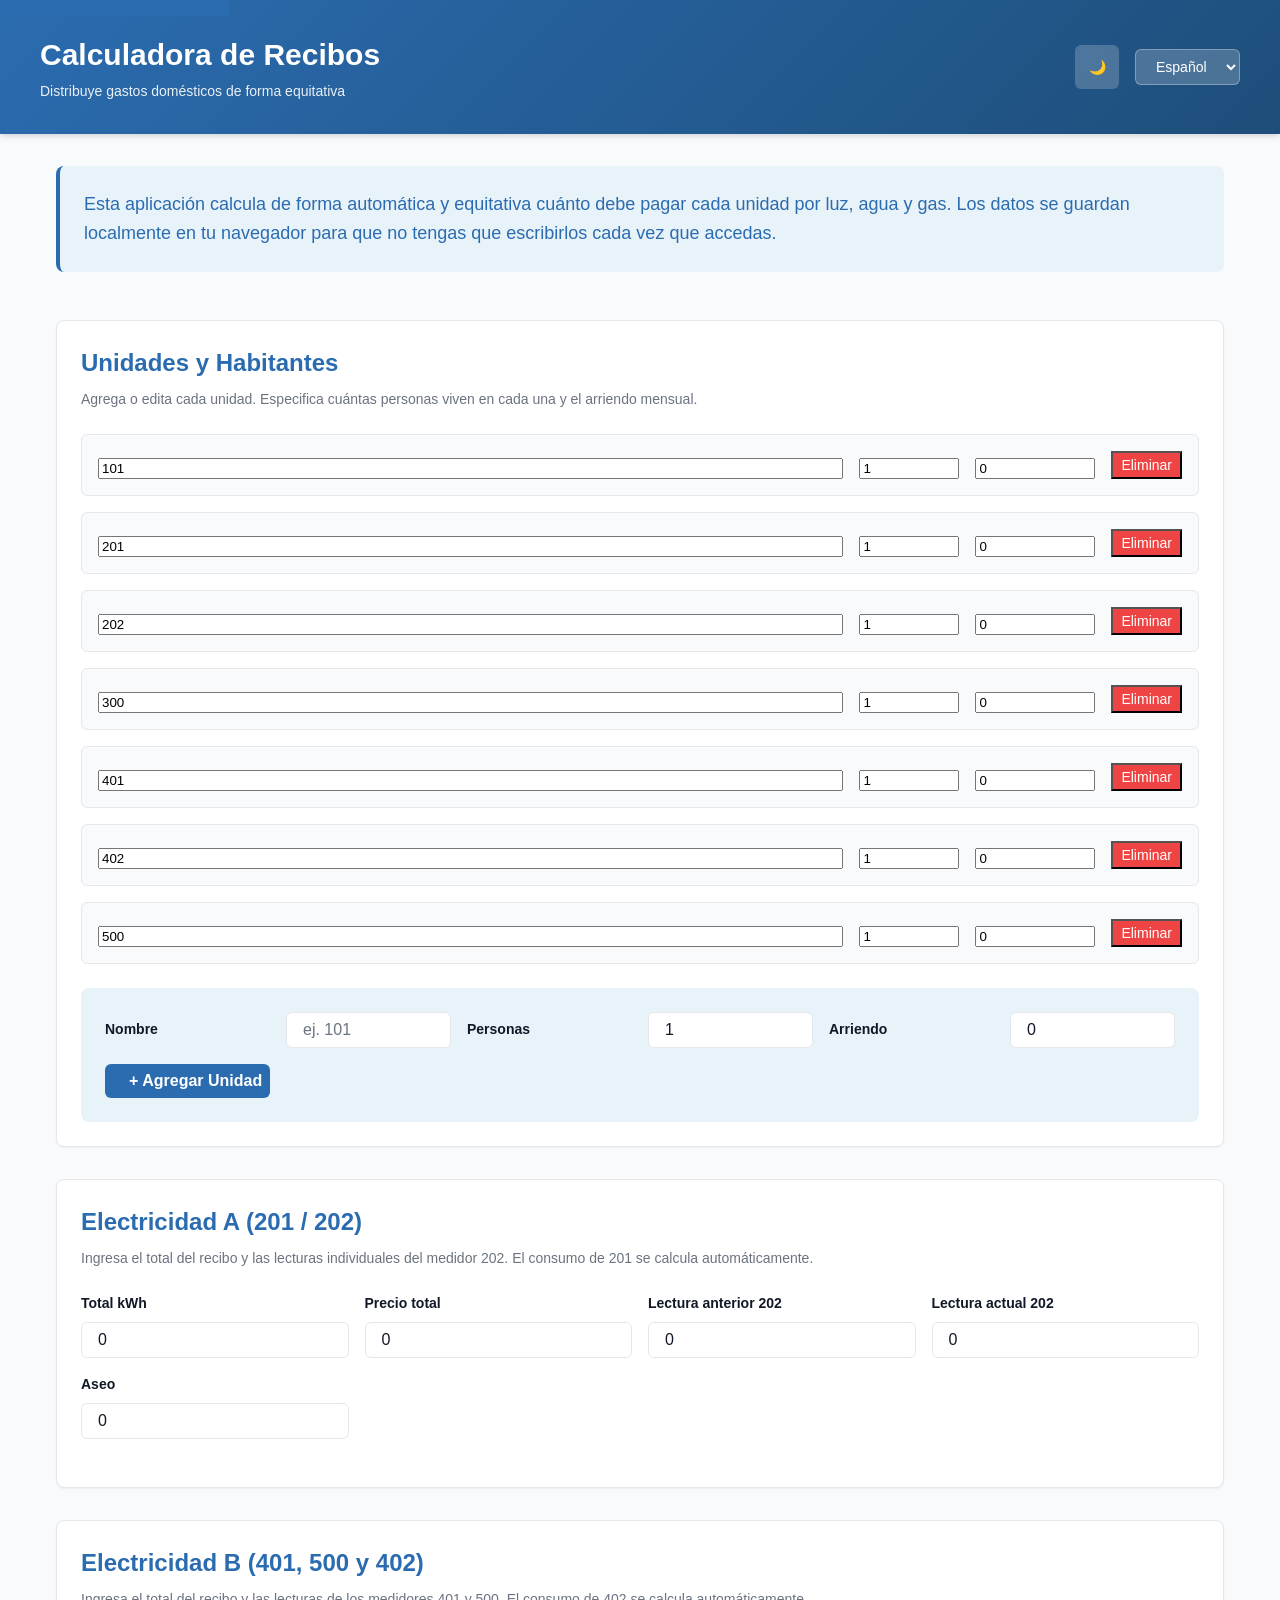
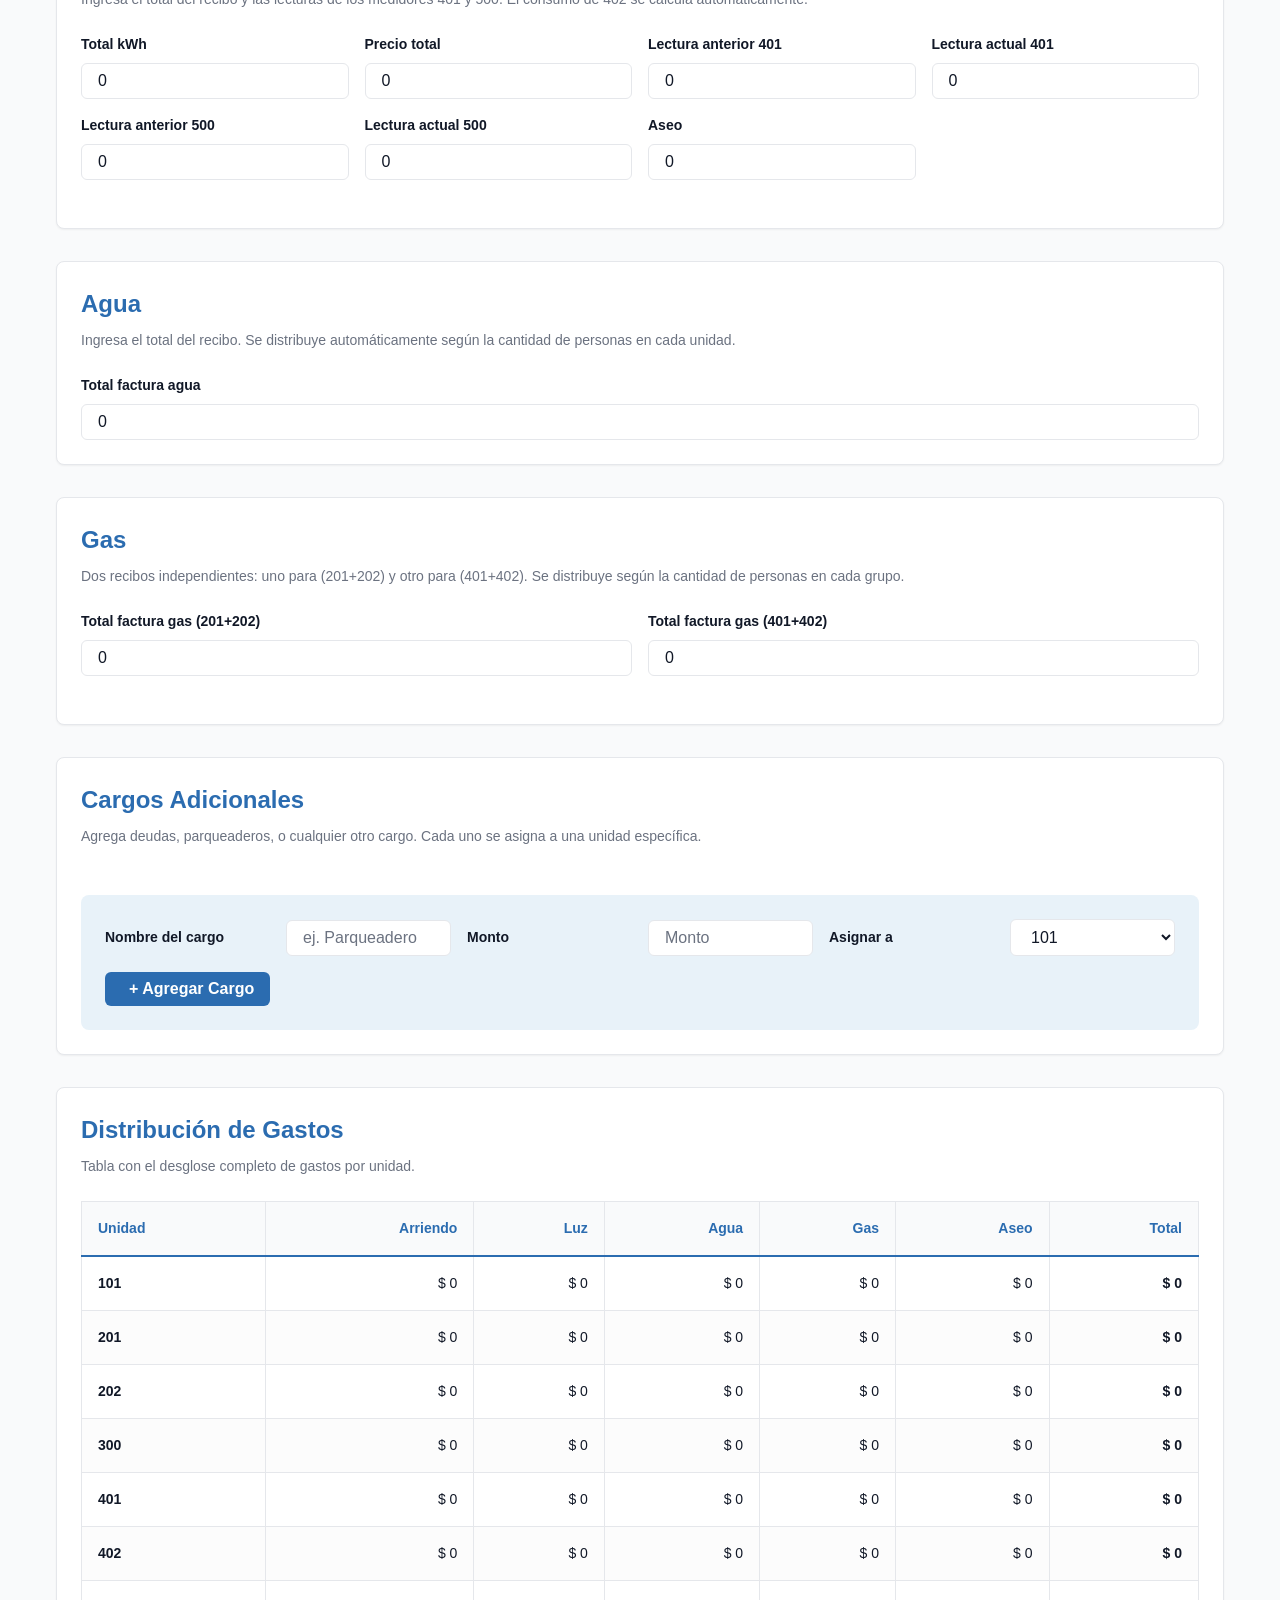
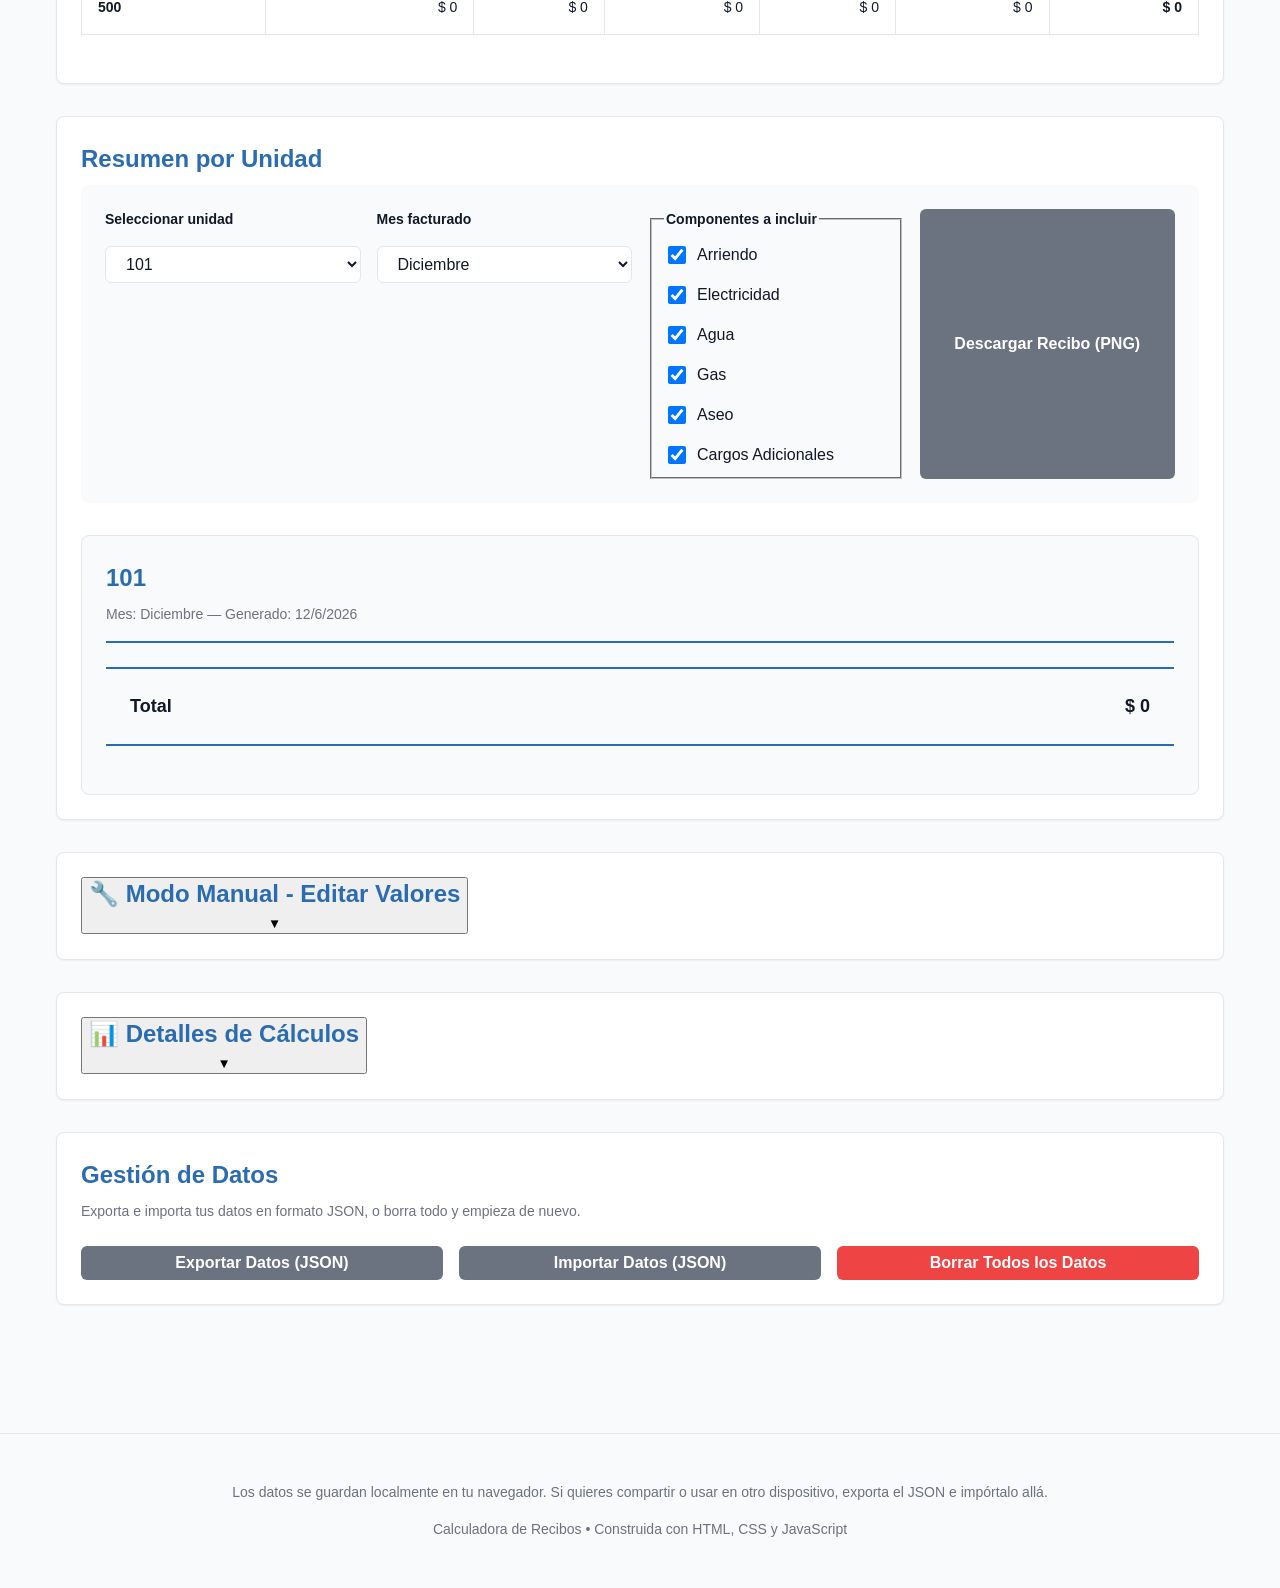
==== commit 4a6125aa: "Actualizar src/index.html con secciones colapsables" ====
--- a/src/index.html
+++ b/src/index.html
@@ -435,21 +435,31 @@
     </section>
 
     <!-- Sección 9: Modo Manual -->
-    <section class="panel" id="manual-section">
-      <h2>🔧 Modo Manual - Editar Valores</h2>
-      <p class="section-description">
-        Si algún cálculo no coincide con tu recibo, edita directamente los valores aquí.
-      </p>
-      <div id="manual-mode-container" class="manual-mode-container" role="region" aria-live="polite"></div>
+    <section class="panel collapsible-section" id="manual-section">
+      <button class="collapse-header" data-toggle="manual-content">
+        <h2>🔧 Modo Manual - Editar Valores</h2>
+        <span class="collapse-icon">▼</span>
+      </button>
+      <div id="manual-content" class="collapse-content" style="display: none;">
+        <p class="section-description">
+          Si algún cálculo no coincide con tu recibo, edita directamente los valores aquí.
+        </p>
+        <div id="manual-mode-container" class="manual-mode-container" role="region" aria-live="polite"></div>
+      </div>
     </section>
 
     <!-- Sección 10: Detalles de Cálculos -->
-    <section class="panel" id="details-section">
-      <h2>📊 Detalles de Cálculos</h2>
-      <p class="section-description">
-        Visualiza cómo se distribuyeron los gastos: kWh por unidad, precio por persona, etc.
-      </p>
-      <div id="calculation-details-container" class="calculation-details-container" role="region" aria-live="polite"></div>
+    <section class="panel collapsible-section" id="details-section">
+      <button class="collapse-header" data-toggle="details-content">
+        <h2>📊 Detalles de Cálculos</h2>
+        <span class="collapse-icon">▼</span>
+      </button>
+      <div id="details-content" class="collapse-content" style="display: none;">
+        <p class="section-description">
+          Visualiza cómo se distribuyeron los gastos: kWh por unidad, precio por persona, etc.
+        </p>
+        <div id="calculation-details-container" class="calculation-details-container" role="region" aria-live="polite"></div>
+      </div>
     </section>
 
     <!-- Sección 11: Acciones globales -->
--- a/src/style.css
+++ b/src/style.css
@@ -890,114 +890,271 @@
    MODO MANUAL - Editar valores directamente
    ============================================================ */
 
+/* ============================================================
+   MODO MANUAL - Editor de valores individuales
+   ============================================================ */
+
 .manual-mode-container {
+  margin: var(--space-lg) 0;
+}
+
+.manual-mode-wrapper {
+  background: var(--color-bg);
+  border: 2px solid var(--color-primary);
+  border-radius: var(--radius-lg);
+  padding: var(--space-lg);
+}
+
+.manual-controls {
   display: grid;
-  grid-template-columns: repeat(auto-fit, minmax(300px, 1fr));
-  gap: var(--space-lg);
-  margin: var(--space-lg) 0;
-}
-
-.manual-card {
-  padding: var(--space-lg);
+  grid-template-columns: repeat(auto-fit, minmax(200px, 1fr));
+  gap: var(--space-md);
+  margin-bottom: var(--space-lg);
+}
+
+.manual-controls .control-group {
+  display: flex;
+  flex-direction: column;
+}
+
+.manual-toggle-section {
   background: var(--color-primary-light);
   border: 2px solid var(--color-primary);
-  border-radius: var(--radius-lg);
-  transition: all var(--transition-base);
-}
-
-.manual-card:hover {
-  box-shadow: var(--shadow-lg);
-  border-color: var(--color-primary-dark);
-}
-
-.manual-card h4 {
-  margin: 0 0 var(--space-md) 0;
-  color: var(--color-primary);
-  font-size: var(--font-size-lg);
-  border-bottom: 2px solid var(--color-primary);
-  padding-bottom: var(--space-md);
-}
-
-.manual-inputs {
-  display: flex;
-  flex-direction: column;
-  gap: var(--space-md);
-}
-
-.manual-input {
-  padding: var(--space-sm) var(--space-md);
-  border: 1px solid var(--color-border);
   border-radius: var(--radius-md);
-  font-size: var(--font-size-base);
-  background-color: var(--color-surface);
+  padding: var(--space-md);
+  margin-bottom: var(--space-lg);
+}
+
+.manual-toggle-wrapper {
+  display: flex;
+  align-items: center;
+  margin-bottom: var(--space-sm);
+}
+
+.toggle-label {
+  display: flex;
+  align-items: center;
+  gap: var(--space-md);
+  font-weight: var(--font-weight-bold);
+  cursor: pointer;
+}
+
+.manual-toggle-input {
+  width: 20px;
+  height: 20px;
+  cursor: pointer;
+}
+
+.toggle-status {
+  padding: var(--space-xs) var(--space-sm);
+  border-radius: var(--radius-sm);
+  font-size: var(--font-size-sm);
+  font-weight: var(--font-weight-bold);
+}
+
+.toggle-status.active {
+  background-color: #ff4444;
+  color: white;
+  display: none;
+}
+
+.toggle-status.inactive {
+  background-color: #44aa44;
+  color: white;
+}
+
+.manual-mode-active .toggle-status.active {
+  display: inline-block;
+}
+
+.manual-mode-active .toggle-status.inactive {
+  display: none;
+}
+
+.manual-changes-list {
+  margin-top: var(--space-lg);
+  padding-top: var(--space-lg);
+  border-top: 2px solid var(--color-border);
+}
+
+.manual-change-item {
+  display: flex;
+  align-items: center;
+  justify-content: space-between;
+  padding: var(--space-md);
+  margin-bottom: var(--space-sm);
+  background: #fff3cd;
+  border-left: 4px solid #ff4444;
+  border-radius: var(--radius-sm);
+}
+
+.manual-change-item.active {
+  border-left-color: #ff4444;
+  background: #ffe6e6;
+}
+
+.manual-change-text {
+  flex: 1;
+  font-weight: var(--font-weight-semibold);
   color: var(--color-text);
-  transition: all var(--transition-base);
-}
-
-.manual-input:hover {
-  border-color: var(--color-primary);
-  box-shadow: var(--shadow-sm);
-}
-
-.manual-input:focus {
-  border-color: var(--color-primary);
-  background-color: var(--color-primary-light);
-  outline: none;
 }
 
 /* ============================================================
-   DETALLES DE CÁLCULOS - Vista de breakdown
+   DETALLES DE CÁLCULOS - Vista de breakdown con acordeón
    ============================================================ */
 
 .calculation-details-container {
-  display: grid;
-  grid-template-columns: repeat(auto-fit, minmax(280px, 1fr));
-  gap: var(--space-lg);
   margin: var(--space-lg) 0;
 }
 
-.detail-card {
-  padding: var(--space-lg);
+.details-accordion {
   background: var(--color-bg);
   border: 2px solid var(--color-border);
   border-radius: var(--radius-lg);
+  overflow: hidden;
+}
+
+.accordion-item {
+  border-bottom: 1px solid var(--color-border);
+}
+
+.accordion-item:last-child {
+  border-bottom: none;
+}
+
+.accordion-header {
+  width: 100%;
+  padding: var(--space-md) var(--space-lg);
+  background: var(--color-primary-light);
+  border: none;
+  cursor: pointer;
+  display: flex;
+  justify-content: space-between;
+  align-items: center;
   transition: all var(--transition-base);
-}
-
-.detail-card:hover {
-  border-color: var(--color-primary);
-  box-shadow: var(--shadow-md);
+  font-weight: var(--font-weight-semibold);
+  color: var(--color-primary);
+  font-size: var(--font-size-base);
+}
+
+.accordion-header:hover {
+  background: var(--color-primary);
+  color: white;
+}
+
+.accordion-header.active {
+  background: var(--color-primary);
+  color: white;
+}
+
+.accordion-icon {
+  transition: transform var(--transition-base);
+}
+
+.accordion-content {
+  padding: var(--space-lg);
+  background: var(--color-surface);
+  animation: slideDown 0.3s ease-out;
+}
+
+@keyframes slideDown {
+  from {
+    opacity: 0;
+    max-height: 0;
+  }
+  to {
+    opacity: 1;
+    max-height: 1000px;
+  }
+}
+
+.general-info {
+  display: grid;
+  grid-template-columns: repeat(auto-fit, minmax(250px, 1fr));
+  gap: var(--space-lg);
+}
+
+.info-section {
+  padding: var(--space-md);
   background: var(--color-primary-light);
-}
-
-.detail-card h4 {
+  border-radius: var(--radius-md);
+  border-left: 4px solid var(--color-primary);
+}
+
+.info-section h4 {
   margin: 0 0 var(--space-md) 0;
   color: var(--color-primary);
-  font-size: var(--font-size-lg);
-  display: flex;
-  align-items: center;
-  gap: var(--space-sm);
-}
-
-.detail-table {
-  width: 100%;
-  border-collapse: collapse;
-  font-size: var(--font-size-sm);
-}
-
-.detail-table tr {
+  font-size: var(--font-size-base);
+}
+
+.info-row {
+  display: flex;
+  justify-content: space-between;
+  padding: var(--space-xs) 0;
   border-bottom: 1px solid var(--color-border);
 }
 
-.detail-table td {
-  padding: var(--space-sm) 0;
-  text-align: left;
-}
-
-.detail-table td:first-child {
+.info-row:last-child {
+  border-bottom: none;
+}
+
+.info-row span {
+  flex: 1;
+  color: var(--color-text);
+}
+
+.info-row strong {
+  color: var(--color-primary);
+  font-weight: var(--font-weight-bold);
+}
+
+.unit-details {
+  display: flex;
+  flex-direction: column;
+  gap: var(--space-md);
+}
+
+.kwh-info {
+  padding: var(--space-md);
+  background: #e3f2fd;
+  border-left: 4px solid #2196f3;
+  border-radius: var(--radius-sm);
+  font-weight: var(--font-weight-semibold);
+  color: #1565c0;
+  font-size: var(--font-size-base);
+}
+
+.detail-row {
+  display: flex;
+  justify-content: space-between;
+  padding: var(--space-md);
+  background: var(--color-primary-light);
+  border-radius: var(--radius-sm);
+  border-left: 3px solid var(--color-primary);
+}
+
+.detail-row span {
   font-weight: var(--font-weight-semibold);
   color: var(--color-text);
-  width: 60%;
+}
+
+.detail-row strong {
+  color: var(--color-primary);
+  font-size: var(--font-size-lg);
+}
+
+.detail-row.total {
+  background: var(--color-primary);
+  color: white;
+  border-left: 3px solid var(--color-primary-dark);
+}
+
+.detail-row.total span {
+  color: white;
+}
+
+.detail-row.total strong {
+  color: #ffff00;
 }
 
 .detail-table td:last-child {
@@ -1019,13 +1176,192 @@
 
 /* Responsive: en pantallas pequeñas, reduce el tamaño de las tarjetas */
 @media (max-width: 768px) {
-  .manual-mode-container,
-  .calculation-details-container {
+  .manual-mode-wrapper,
+/* ============================================================
+   SECCIONES COLAPSABLES - Modo Manual y Detalles
+   ============================================================ */
+
+.collapsible-section {
+  margin: var(--space-lg) 0;
+}
+
+.collapse-header {
+  width: 100%;
+  padding: var(--space-md) var(--space-lg);
+  background: var(--color-primary);
+  color: white;
+  border: none;
+  cursor: pointer;
+  display: flex;
+  justify-content: space-between;
+  align-items: center;
+  transition: all var(--transition-base);
+  font-weight: var(--font-weight-bold);
+  border-radius: var(--radius-lg) var(--radius-lg) 0 0;
+}
+
+.collapse-header:hover {
+  background: var(--color-primary-dark);
+}
+
+.collapse-header.active {
+  background: var(--color-primary-dark);
+}
+
+.collapse-header h2 {
+  margin: 0;
+  font-size: var(--font-size-lg);
+}
+
+.collapse-icon {
+  transition: transform var(--transition-base);
+  font-size: var(--font-size-lg);
+}
+
+.collapse-content {
+  padding: var(--space-lg);
+  background: var(--color-surface);
+  border: 1px solid var(--color-border);
+  border-radius: 0 0 var(--radius-lg) var(--radius-lg);
+  animation: slideDown 0.3s ease-out;
+}
+
+@keyframes slideDown {
+  from {
+    opacity: 0;
+    max-height: 0;
+  }
+  to {
+    opacity: 1;
+    max-height: 5000px;
+  }
+}
+
+.details-accordion {
+  width: 100%;
+  background: var(--color-bg);
+  border: 2px solid var(--color-border);
+  border-radius: var(--radius-lg);
+  overflow: hidden;
+}
+
+.manual-mode-container {
+  margin: var(--space-lg) 0;
+}
+
+.manual-mode-wrapper {
+  background: var(--color-bg);
+  border: 2px solid var(--color-primary);
+  border-radius: var(--radius-lg);
+  padding: var(--space-lg);
+}
+
+.manual-controls {
+  display: grid;
+  grid-template-columns: repeat(auto-fit, minmax(200px, 1fr));
+  gap: var(--space-md);
+  margin-bottom: var(--space-lg);
+}
+
+.manual-controls .control-group {
+  display: flex;
+  flex-direction: column;
+}
+
+.manual-toggle-section {
+  background: var(--color-primary-light);
+  border: 2px solid var(--color-primary);
+  border-radius: var(--radius-md);
+  padding: var(--space-md);
+  margin-bottom: var(--space-lg);
+}
+
+.manual-toggle-wrapper {
+  display: flex;
+  align-items: center;
+  margin-bottom: var(--space-sm);
+}
+
+.toggle-label {
+  display: flex;
+  align-items: center;
+  gap: var(--space-md);
+  font-weight: var(--font-weight-bold);
+  cursor: pointer;
+}
+
+.manual-toggle-input {
+  width: 20px;
+  height: 20px;
+  cursor: pointer;
+}
+
+.toggle-status {
+  padding: var(--space-xs) var(--space-sm);
+  border-radius: var(--radius-sm);
+  font-size: var(--font-size-sm);
+  font-weight: var(--font-weight-bold);
+}
+
+.toggle-status.active {
+  background-color: #ff4444;
+  color: white;
+  display: none;
+}
+
+.toggle-status.inactive {
+  background-color: #44aa44;
+  color: white;
+}
+
+.manual-mode-active .toggle-status.active {
+  display: inline-block;
+}
+
+.manual-mode-active .toggle-status.inactive {
+  display: none;
+}
+
+.manual-changes-list {
+  margin-top: var(--space-lg);
+  padding-top: var(--space-lg);
+  border-top: 2px solid var(--color-border);
+}
+
+.manual-change-item {
+  display: flex;
+  align-items: center;
+  justify-content: space-between;
+  padding: var(--space-md);
+  margin-bottom: var(--space-sm);
+  background: #fff3cd;
+  border-left: 4px solid #ff4444;
+  border-radius: var(--radius-sm);
+}
+
+.manual-change-item.active {
+  border-left-color: #ff4444;
+  background: #ffe6e6;
+}
+
+.manual-change-text {
+  flex: 1;
+  font-weight: var(--font-weight-semibold);
+  color: var(--color-text);
+}
+
+/* Responsive: en pantallas pequeñas, reduce el tamaño de las tarjetas */
+@media (max-width: 768px) {
+  .manual-mode-wrapper,
+  .details-accordion {
+    width: 100%;
+  }
+
+  .manual-controls {
     grid-template-columns: 1fr;
   }
 
-  .manual-card,
-  .detail-card {
+  .accordion-content {
     padding: var(--space-md);
   }
 }
